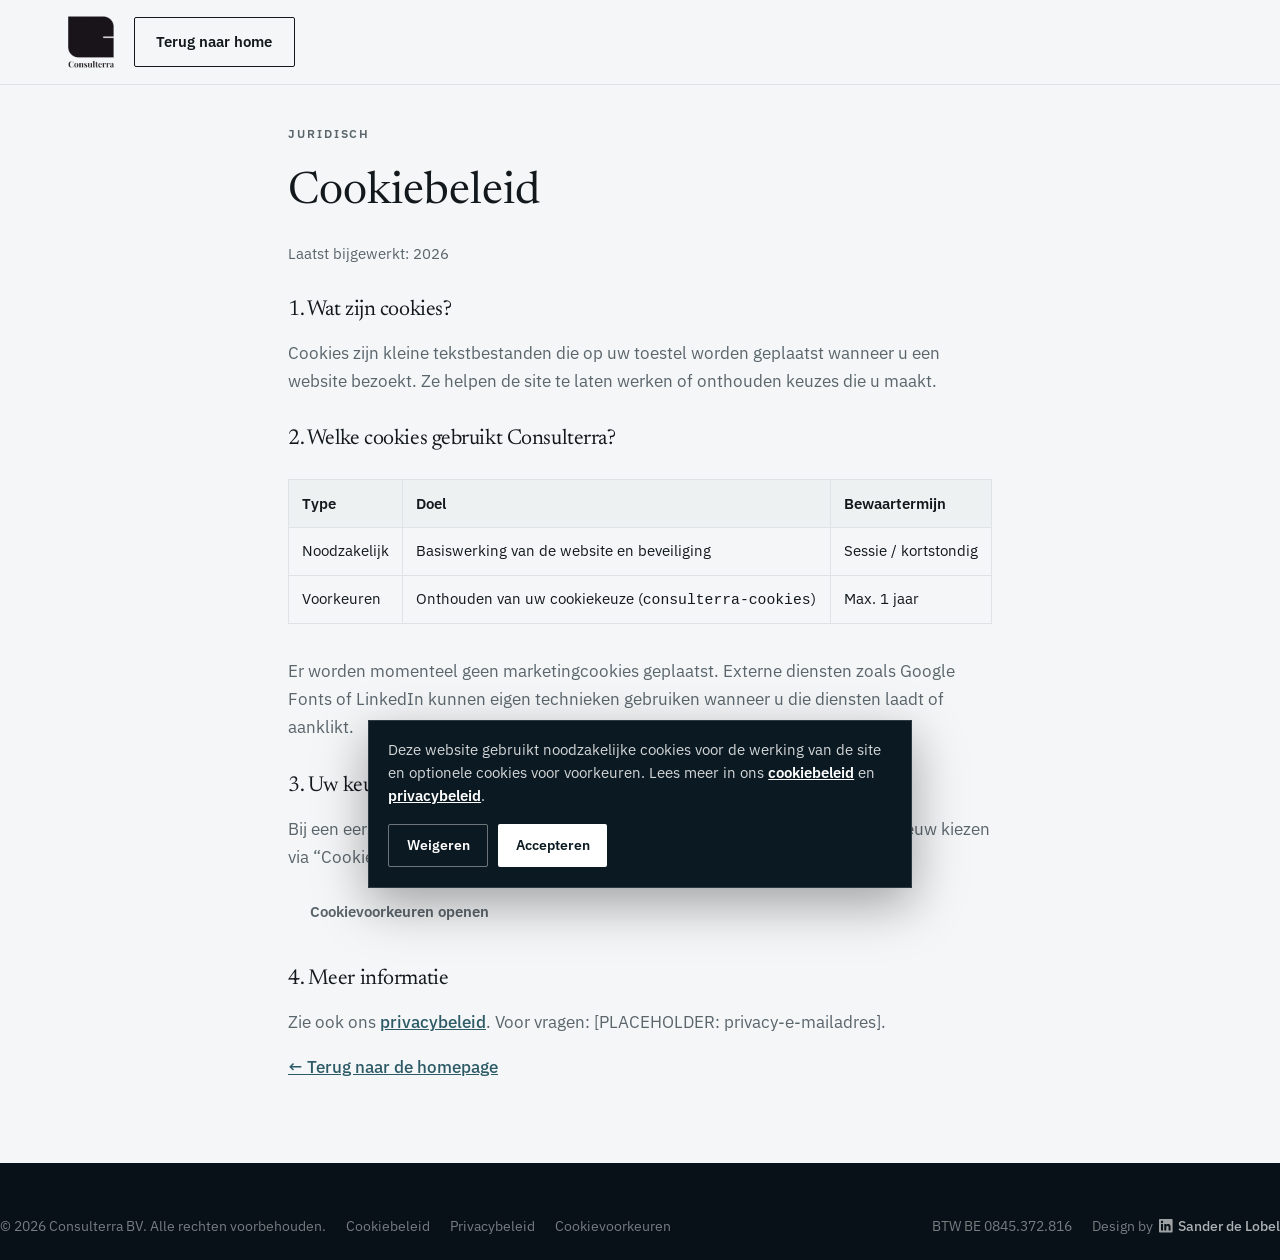
==== cookie-policy.html @ e6fdd676 "Add Consulterra portfolio site for Luc Nizet. Static Dutch personal site with career accordion, expe" ====
<!DOCTYPE html>
<html lang="nl">
  <head>
    <meta charset="UTF-8" />
    <meta
      name="viewport"
      content="width=device-width, initial-scale=1.0, viewport-fit=cover"
    />
    <meta
      name="description"
      content="Cookiebeleid van Consulterra BV — welke cookies wij gebruiken en waarom."
    />
    <meta name="robots" content="noindex" />
    <meta name="theme-color" content="#0B1A22" />
    <link rel="icon" href="images/favicon.svg" type="image/svg+xml" />
    <link rel="preconnect" href="https://fonts.googleapis.com" />
    <link rel="preconnect" href="https://fonts.gstatic.com" crossorigin />
    <link
      href="https://fonts.googleapis.com/css2?family=IBM+Plex+Sans:wght@400;500;600;700&family=Newsreader:opsz,wght@6..72,400;6..72,500;6..72,600&display=swap"
      rel="stylesheet"
    />
    <title>Cookiebeleid · Consulterra BV</title>
    <link rel="stylesheet" href="css/styles.css" />
  </head>
  <body class="page-legal">
    <header class="site-header is-scrolled">
      <div class="header-inner">
        <a class="brand" href="index.html" aria-label="Consulterra — naar homepage">
          <img
            class="brand-logo"
            src="images/consulterralogo.png"
            alt=""
            width="160"
            height="40"
            decoding="async"
          />
        </a>
        <div class="header-actions">
          <a class="btn btn-nav" href="index.html">Terug naar home</a>
        </div>
      </div>
    </header>

    <main class="legal-main" id="main">
      <div class="container legal-content">
        <p class="eyebrow">Juridisch</p>
        <h1>Cookiebeleid</h1>
        <p class="legal-meta">Laatst bijgewerkt: <span data-year>2026</span></p>

        <h2>1. Wat zijn cookies?</h2>
        <p>
          Cookies zijn kleine tekstbestanden die op uw toestel worden geplaatst wanneer u een
          website bezoekt. Ze helpen de site te laten werken of onthouden keuzes die u maakt.
        </p>

        <h2>2. Welke cookies gebruikt Consulterra?</h2>
        <div class="legal-table-wrap">
          <table class="legal-table">
            <thead>
              <tr>
                <th>Type</th>
                <th>Doel</th>
                <th>Bewaartermijn</th>
              </tr>
            </thead>
            <tbody>
              <tr>
                <td>Noodzakelijk</td>
                <td>Basiswerking van de website en beveiliging</td>
                <td>Sessie / kortstondig</td>
              </tr>
              <tr>
                <td>Voorkeuren</td>
                <td>Onthouden van uw cookiekeuze (<code>consulterra-cookies</code>)</td>
                <td>Max. 1 jaar</td>
              </tr>
            </tbody>
          </table>
        </div>
        <p>
          Er worden momenteel geen marketingcookies geplaatst. Externe diensten zoals Google Fonts
          of LinkedIn kunnen eigen technieken gebruiken wanneer u die diensten laadt of aanklikt.
        </p>

        <h2>3. Uw keuze</h2>
        <p>
          Bij een eerste bezoek vraagt een cookiebanner om uw voorkeur. U kunt later opnieuw kiezen
          via “Cookievoorkeuren” in de footer van de homepage.
        </p>
        <p>
          <button type="button" class="btn btn-dark" data-cookie-settings>
            Cookievoorkeuren openen
          </button>
        </p>

        <h2>4. Meer informatie</h2>
        <p>
          Zie ook ons
          <a href="privacy-policy.html">privacybeleid</a>.
          Voor vragen: [PLACEHOLDER: privacy-e-mailadres].
        </p>

        <p><a href="index.html">← Terug naar de homepage</a></p>
      </div>
    </main>

    <footer class="site-footer">
      <div class="container footer-bottom footer-legal-only">
        <div class="footer-legal">
          <span>© <span data-year>2026</span> Consulterra BV. Alle rechten voorbehouden.</span>
          <a href="cookie-policy.html">Cookiebeleid</a>
          <a href="privacy-policy.html">Privacybeleid</a>
          <button type="button" class="footer-link-btn" data-cookie-settings>Cookievoorkeuren</button>
        </div>
        <div class="footer-meta">
          <span>BTW BE 0845.372.816</span>
          <span class="design-by">
            Design by
            <a href="https://www.linkedin.com/in/sanderdelobel/" target="_blank" rel="noopener noreferrer">
              <svg class="icon-linkedin" xmlns="http://www.w3.org/2000/svg" viewBox="0 0 24 24" width="24" height="24" aria-hidden="true" focusable="false">
                <path fill="currentColor" d="M20.447 20.452h-3.554v-5.569c0-1.328-.027-3.037-1.852-3.037-1.853 0-2.136 1.445-2.136 2.939v5.667H9.351V9h3.414v1.561h.046c.477-.9 1.637-1.85 3.37-1.85 3.601 0 4.267 2.37 4.267 5.455v6.286zM5.337 7.433c-1.144 0-2.063-.926-2.063-2.065 0-1.138.92-2.063 2.063-2.063 1.14 0 2.064.925 2.064 2.063 0 1.139-.925 2.065-2.064 2.065zm1.782 13.019H3.555V9h3.564v11.452zM22.225 0H1.771C.792 0 0 .774 0 1.729v20.542C0 23.227.792 24 1.771 24h20.451C23.2 24 24 23.227 24 22.271V1.729C24 .774 23.2 0 22.222 0h.003z"/>
              </svg>
              Sander de Lobel
            </a>
          </span>
        </div>
      </div>
    </footer>

    <div
      class="cookie-banner"
      id="cookie-banner"
      role="dialog"
      aria-label="Cookievoorkeuren"
      hidden
    >
      <div class="cookie-banner-inner">
        <p>
          Deze website gebruikt noodzakelijke cookies voor de werking van de site en optionele
          cookies voor voorkeuren. Lees meer in ons
          <a href="cookie-policy.html">cookiebeleid</a>
          en
          <a href="privacy-policy.html">privacybeleid</a>.
        </p>
        <div class="cookie-actions">
          <button type="button" class="btn btn-cookie-ghost" id="cookie-reject">Weigeren</button>
          <button type="button" class="btn btn-cookie" id="cookie-accept">Accepteren</button>
        </div>
      </div>
    </div>

    <script src="js/script.js" defer></script>
  </body>
</html>
---- css/styles.css ----
/* Consulterra — premium personal portfolio
   Banner = hero. LucNizet.jpg = profielfoto. Placeholders voor cases. */

:root {
  --navy: #0b1a22;
  --navy-mid: #143041;
  --sea: #1f3d48;
  --ink: #12181c;
  --muted: #5a656c;
  --faint: #8b959c;
  --line: #dde3e6;
  --bg: #f4f6f7;
  --bg-warm: #eef1f2;
  --white: #ffffff;
  --accent: #2c5a66;
  --field: #0f6b5c;
  --field-deep: #0a4f44;
  --field-glow: #1a8f7a;

  --font-display: "Newsreader", "Georgia", serif;
  --font-body: "IBM Plex Sans", system-ui, sans-serif;

  --header-h: 5.25rem;
  --max: 72rem;
  --ease: cubic-bezier(0.22, 1, 0.36, 1);
}

*,
*::before,
*::after {
  box-sizing: border-box;
}

html {
  scroll-behavior: smooth;
  -webkit-text-size-adjust: 100%;
  text-size-adjust: 100%;
  overflow-x: hidden;
  overflow-x: clip;
  max-width: 100%;
}

@media (prefers-reduced-motion: reduce) {
  html {
    scroll-behavior: auto;
  }

  *,
  *::before,
  *::after {
    animation: none !important;
    transition: none !important;
  }

  .reveal {
    opacity: 1 !important;
    transform: none !important;
  }
}

body {
  margin: 0;
  font-family: var(--font-body);
  font-size: 1.0625rem;
  line-height: 1.65;
  color: var(--ink);
  background: var(--bg);
  overflow-x: hidden;
  overflow-x: clip;
  max-width: 100%;
  position: relative;
}

img,
svg,
video {
  max-width: 100%;
  height: auto;
  display: block;
}

button {
  font: inherit;
  color: inherit;
  background: none;
  border: 0;
  cursor: pointer;
  padding: 0;
}

:focus-visible {
  outline: 2px solid var(--accent);
  outline-offset: 3px;
}

.skip-link {
  position: absolute;
  left: 1rem;
  top: -5rem;
  z-index: 300;
  padding: 0.65rem 1rem;
  background: var(--white);
  color: var(--navy);
  font-weight: 600;
}

.skip-link:focus {
  top: 1rem;
}

main {
  overflow-x: hidden;
  overflow-x: clip;
  max-width: 100%;
}

.section,
.container,
.header-inner,
.footer-top,
.footer-bottom,
.footer-legal {
  max-width: 100%;
}

.container {
  width: min(100% - 1.5rem, var(--max));
  margin-inline: auto;
  min-width: 0;
}

@media (min-width: 768px) {
  .container {
    width: min(100% - 4rem, var(--max));
  }
}

/* ——— Header ——— */

.site-header {
  position: fixed;
  inset: 0 0 auto;
  z-index: 100;
  height: var(--header-h);
  color: var(--white);
  transition: color 0.35s var(--ease);
}

/* Achtergrond op pseudo — NIET op header zelf.
   backdrop-filter op de header zou fixed .nav inkapselen in 4.25rem. */
.site-header::before {
  content: "";
  position: absolute;
  inset: 0;
  z-index: 0;
  background: transparent;
  transition: background 0.35s var(--ease), box-shadow 0.35s var(--ease);
  pointer-events: none;
}

.site-header.is-scrolled::before,
.site-header.is-open::before {
  background: color-mix(in srgb, var(--bg) 96%, transparent);
  box-shadow: 0 1px 0 var(--line);
}

.site-header.is-scrolled,
.site-header.is-open {
  color: var(--ink);
}

.header-inner {
  position: relative;
  z-index: 2;
  height: 100%;
  width: min(100% - 1.25rem, var(--max));
  margin-inline: auto;
  display: flex;
  align-items: center;
  justify-content: space-between;
  gap: 0.65rem;
  min-width: 0;
}

@media (min-width: 768px) {
  .header-inner {
    width: min(100% - 4rem, var(--max));
    gap: 1rem;
  }
}

@media (min-width: 960px) {
  .header-inner {
    display: grid;
    grid-template-columns: auto minmax(0, 1fr) auto;
    align-items: center;
  }
}

.brand {
  display: inline-flex;
  align-items: center;
  position: relative;
  z-index: 3;
  padding: 0;
  text-decoration: none;
  color: inherit;
  line-height: 0;
  min-width: 0;
  flex: 0 1 auto;
}

.brand-logo {
  display: block;
  height: clamp(2.35rem, 6.5vw, 3.25rem);
  width: auto;
  max-width: min(15rem, 52vw);
  object-fit: contain;
  filter: brightness(0) invert(1);
  transition: filter 0.35s var(--ease);
}

.site-header.is-scrolled .brand-logo,
.site-header.is-open .brand-logo {
  filter: none;
}

@media (min-width: 768px) {
  .brand-logo {
    height: 3.35rem;
    max-width: 17rem;
  }
}

.nav {
  position: fixed;
  inset: 0;
  z-index: 1;
  background: var(--bg);
  color: var(--ink);
  display: grid;
  place-items: center;
  opacity: 0;
  visibility: hidden;
  pointer-events: none;
  transition: opacity 0.3s var(--ease), visibility 0.3s;
}

.site-header.is-open .nav {
  opacity: 1;
  visibility: visible;
  pointer-events: auto;
}

.nav-list {
  list-style: none;
  margin: 0;
  padding: calc(var(--header-h) + 1rem) 1.5rem 2rem;
  display: flex;
  flex-direction: column;
  align-items: center;
  gap: 1.5rem;
}

.nav-list button {
  font-family: var(--font-display);
  font-size: 1.6rem;
}

.nav-list button:hover,
.nav-list button.is-active {
  color: var(--accent);
}

.header-actions {
  position: relative;
  z-index: 3;
  display: flex;
  align-items: center;
  gap: 0.5rem;
  flex-shrink: 0;
}

.btn-nav {
  display: inline-flex;
  align-items: center;
  min-height: 2.35rem;
  padding: 0.45rem 0.85rem;
  border: 1px solid color-mix(in srgb, currentColor 35%, transparent);
  border-radius: 4px;
  font-size: 0.82rem;
  font-weight: 600;
}

.site-header.is-scrolled .btn-nav,
.site-header.is-open .btn-nav {
  border-color: var(--ink);
}

.nav-toggle {
  width: 2.35rem;
  height: 2.35rem;
  display: inline-flex;
  flex-direction: column;
  justify-content: center;
  align-items: center;
  gap: 5px;
}

.nav-toggle span {
  display: block;
  width: 1.25rem;
  height: 1.5px;
  background: currentColor;
  transition: transform 0.3s var(--ease);
}

.site-header.is-open .nav-toggle span:first-child {
  transform: translateY(3.75px) rotate(45deg);
}

.site-header.is-open .nav-toggle span:last-child {
  transform: translateY(-3.75px) rotate(-45deg);
}

@media (min-width: 960px) {
  .nav {
    position: static;
    inset: auto;
    z-index: auto;
    background: transparent;
    color: inherit;
    display: flex;
    justify-content: center;
    opacity: 1;
    visibility: visible;
    pointer-events: auto;
  }

  .nav-list {
    flex-direction: row;
    gap: 1.85rem;
    padding: 0;
  }

  .nav-list button {
    font-family: var(--font-body);
    font-size: 0.9rem;
    font-weight: 500;
    opacity: 0.85;
  }

  .nav-list button:hover,
  .nav-list button.is-active {
    opacity: 1;
    color: inherit;
  }

  .btn-nav {
    display: inline-flex;
    align-items: center;
    padding: 0.45rem 1rem;
    font-size: 0.85rem;
  }

  .nav-toggle {
    display: none;
  }

  .nav-item-contact {
    display: none;
  }

  .site-header.is-open .nav {
    position: static;
    pointer-events: auto;
  }
}

/* ——— Hero ——— */

.hero {
  position: relative;
  min-height: 100svh;
  min-height: 100vh;
  display: grid;
  align-items: end;
  color: var(--white);
  overflow: hidden;
  background: var(--navy);
}

.hero-media {
  position: absolute;
  inset: 0;
  overflow: hidden;
}

.hero-media img {
  width: 100%;
  height: 100%;
  object-fit: cover;
  object-position: center 42%;
  transform: scale(1.03);
  animation: hero-zoom 20s var(--ease) forwards;
}

@keyframes hero-zoom {
  to {
    transform: scale(1);
  }
}

.hero-veil {
  position: absolute;
  inset: 0;
  background:
    linear-gradient(
      to top,
      rgba(11, 26, 34, 0.88) 0%,
      rgba(11, 26, 34, 0.45) 42%,
      rgba(11, 26, 34, 0.28) 70%,
      rgba(11, 26, 34, 0.35) 100%
    );
}

.hero-content {
  position: relative;
  z-index: 1;
  width: min(100% - 1.5rem, var(--max));
  margin: 0 auto;
  padding: calc(var(--header-h) + 1.5rem) 0 3.5rem;
  max-width: 40rem;
  min-width: 0;
}

@media (min-width: 768px) {
  .hero-content {
    width: min(100% - 4rem, var(--max));
    margin-left: max(2rem, calc((100% - var(--max)) / 2));
    margin-right: auto;
    padding-bottom: 5.5rem;
    max-width: 44rem;
  }

  .hero-media img {
    object-position: center 48%;
  }
}

@media (min-width: 1100px) {
  .hero-content {
    max-width: 48rem;
    padding-bottom: 6.5rem;
  }
}

.hero-brand-logo {
  display: block;
  height: 3.5rem;
  width: auto;
  max-width: min(20rem, 82vw);
  margin: 0 0 1.25rem;
  object-fit: contain;
  filter: brightness(0) invert(1);
}

@media (min-width: 768px) {
  .hero-brand-logo {
    height: 4.5rem;
    max-width: 24rem;
    margin-bottom: 1.5rem;
  }
}

.hero-title {
  margin: 0;
  font-family: var(--font-display);
  font-weight: 400;
  font-size: clamp(2.6rem, 12vw, 6rem);
  line-height: 0.95;
  letter-spacing: -0.03em;
  max-width: 100%;
  overflow-wrap: anywhere;
}

.hero-lead {
  margin: 1.35rem 0 0;
  max-width: 28rem;
  font-size: clamp(1.05rem, 2vw, 1.2rem);
  font-weight: 400;
  line-height: 1.55;
  color: color-mix(in srgb, var(--white) 82%, transparent);
}

.hero-actions {
  display: flex;
  flex-wrap: wrap;
  gap: 0.75rem 1rem;
  margin-top: 2rem;
}

.btn {
  display: inline-flex;
  align-items: center;
  justify-content: center;
  min-height: 2.9rem;
  padding: 0.7rem 1.35rem;
  border-radius: 2px;
  font-size: 0.95rem;
  font-weight: 600;
  transition: background 0.25s var(--ease), color 0.25s var(--ease),
    border-color 0.25s var(--ease), transform 0.25s var(--ease);
}

.btn:hover {
  transform: translateY(-1px);
}

.btn-light {
  background: var(--white);
  color: var(--navy);
}

.btn-light:hover {
  background: #e8eef1;
}

.btn-ghost {
  border: 1px solid color-mix(in srgb, var(--white) 45%, transparent);
  color: var(--white);
}

.btn-ghost:hover {
  border-color: var(--white);
  background: color-mix(in srgb, var(--white) 8%, transparent);
}

/* Intro strip — 3 even kolommen, mobile-first */

.intro-strip {
  background: var(--navy);
  color: color-mix(in srgb, var(--white) 84%, transparent);
  padding: 0.95rem 0;
  border-top: 1px solid color-mix(in srgb, var(--white) 10%, transparent);
}

.intro-strip-list {
  list-style: none;
  margin: 0;
  padding: 0;
  display: grid;
  grid-template-columns: repeat(3, minmax(0, 1fr));
  align-items: center;
  gap: 0;
  text-align: center;
  font-size: clamp(0.65rem, 2.8vw, 0.88rem);
  font-weight: 600;
  letter-spacing: 0.1em;
  text-transform: uppercase;
}

.intro-strip-list li {
  min-width: 0;
  padding: 0.35rem 0.4rem;
  line-height: 1.35;
  overflow-wrap: anywhere;
  hyphens: auto;
}

.intro-strip-list li:not(:last-child) {
  border-right: 1px solid color-mix(in srgb, var(--white) 18%, transparent);
}

@media (min-width: 480px) {
  .intro-strip {
    padding: 1.15rem 0;
  }

  .intro-strip-list {
    letter-spacing: 0.14em;
    font-size: clamp(0.78rem, 1.8vw, 0.9rem);
  }

  .intro-strip-list li {
    padding: 0.25rem 0.75rem;
    overflow-wrap: normal;
    hyphens: none;
  }
}

@media (max-width: 379px) {
  .intro-strip-list {
    letter-spacing: 0.04em;
    font-size: 0.62rem;
  }

  .intro-strip-list li {
    padding-inline: 0.25rem;
  }
}

/* Sections */

.section {
  padding: 4.5rem 0;
}

@media (min-width: 768px) {
  .section {
    padding: 7rem 0;
  }
}

.eyebrow {
  margin: 0 0 0.75rem;
  font-size: 0.75rem;
  font-weight: 600;
  letter-spacing: 0.16em;
  text-transform: uppercase;
  color: var(--accent);
}

.eyebrow.light {
  color: color-mix(in srgb, var(--white) 60%, transparent);
}

h2 {
  margin: 0;
  font-family: var(--font-display);
  font-weight: 400;
  font-size: clamp(2rem, 4.5vw, 3rem);
  line-height: 1.12;
  letter-spacing: -0.02em;
}

.lede,
.section-lead {
  margin: 1.25rem 0 0;
  font-size: 1.125rem;
  color: var(--muted);
  max-width: 36rem;
}

.section-head {
  max-width: 38rem;
  margin-bottom: 2.75rem;
}

.note {
  margin: 1.5rem 0 0;
  padding-left: 1rem;
  border-left: 2px solid var(--line);
  color: var(--faint);
  font-size: 0.92rem;
  font-style: italic;
}

.note.light {
  border-left-color: color-mix(in srgb, var(--white) 25%, transparent);
  color: color-mix(in srgb, var(--white) 55%, transparent);
}

/* About */

.section-about {
  background: var(--white);
}

.about-layout {
  display: grid;
  gap: 2.5rem;
}

@media (min-width: 860px) {
  .about-layout {
    grid-template-columns: minmax(0, 0.85fr) minmax(0, 1.15fr);
    gap: 4.5rem;
    align-items: center;
  }
}

.about-portrait {
  margin: 0;
  overflow: hidden;
  background: var(--bg-warm);
  aspect-ratio: 4 / 5;
  max-width: 26rem;
  border-radius: 2px;
}

.about-portrait img {
  width: 100%;
  height: 100%;
  object-fit: cover;
  object-position: center 12%;
}

.facts {
  display: grid;
  gap: 1.15rem;
  margin: 2.25rem 0 0;
  padding: 0;
}

@media (min-width: 520px) {
  .facts {
    grid-template-columns: 1fr 1fr;
    gap: 1.25rem 2rem;
  }
}

.facts > div {
  padding-top: 0.9rem;
  border-top: 1px solid var(--line);
}

.facts dt {
  font-size: 0.7rem;
  font-weight: 600;
  letter-spacing: 0.1em;
  text-transform: uppercase;
  color: var(--faint);
}

.facts dd {
  margin: 0.2rem 0 0;
  font-weight: 500;
}

/* Media placeholders */

.media-ph {
  display: grid;
  place-items: center;
  text-align: center;
  padding: 1.5rem;
  color: color-mix(in srgb, var(--white) 70%, transparent);
  font-size: 0.8rem;
  font-style: normal;
  font-weight: 500;
  letter-spacing: 0.04em;
  text-transform: uppercase;
  overflow: hidden;
  position: relative;
  border: 0;
  width: 100%;
  max-width: 100%;
  min-width: 0;
  box-sizing: border-box;
}

.media-ph span {
  position: relative;
  z-index: 1;
  max-width: 16rem;
  line-height: 1.45;
}

.media-ph::after {
  content: "";
  position: absolute;
  inset: 0;
  background-image: linear-gradient(
      color-mix(in srgb, var(--white) 6%, transparent) 1px,
      transparent 1px
    ),
    linear-gradient(
      90deg,
      color-mix(in srgb, var(--white) 6%, transparent) 1px,
      transparent 1px
    );
  background-size: 28px 28px;
  opacity: 0.5;
  pointer-events: none;
}

.media-ph-soil {
  aspect-ratio: 4 / 3;
  background: linear-gradient(155deg, #3a4a3f 0%, #1a2824 55%, #243830 100%);
}

.media-ph-water {
  aspect-ratio: 4 / 3;
  background: linear-gradient(155deg, #2c4a56 0%, #142830 55%, #1c3640 100%);
}

.media-ph-coord {
  aspect-ratio: 4 / 3;
  background: linear-gradient(155deg, #3a4550 0%, #1a242c 55%, #243440 100%);
}

.media-ph-wide {
  aspect-ratio: 16 / 9;
  min-height: 0;
  background: linear-gradient(145deg, #1e333c 0%, #0e1c24 50%, #1a3038 100%);
}

@media (min-width: 900px) {
  .media-ph-wide {
    min-height: 14rem;
  }
}

.media-ph-project {
  aspect-ratio: 5 / 4;
  background: linear-gradient(145deg, #2a3c38 0%, #121c22 100%);
}

.media-ph-project.alt {
  background: linear-gradient(145deg, #263848 0%, #101820 100%);
}

/* Expertise — felle teal */

.section-expertise {
  background:
    radial-gradient(120% 80% at 10% 0%, color-mix(in srgb, var(--field-glow) 35%, transparent), transparent 55%),
    linear-gradient(155deg, var(--field) 0%, var(--field-deep) 55%, #083d36 100%);
  color: var(--white);
}

.section-expertise .eyebrow {
  color: color-mix(in srgb, #b6f0e0 88%, transparent);
}

.section-expertise h2 {
  color: var(--white);
}

.section-expertise .section-lead {
  color: color-mix(in srgb, var(--white) 78%, transparent);
}

.expertise-grid {
  display: grid;
  gap: 1.5rem;
}

@media (min-width: 900px) {
  .expertise-grid {
    grid-template-columns: repeat(3, 1fr);
    gap: 1.75rem;
  }
}

.expertise-panel {
  background: transparent;
  overflow: hidden;
  border: 0;
  min-width: 0;
}

.expertise-panel-body {
  padding: 1.25rem 0 0.25rem;
}

.expertise-num {
  display: block;
  font-family: var(--font-display);
  font-size: 0.95rem;
  color: #9fe8d4;
  margin-bottom: 0.4rem;
}

.expertise-panel h3 {
  margin: 0 0 0.5rem;
  font-family: var(--font-display);
  font-size: 1.45rem;
  font-weight: 400;
  color: var(--white);
}

.expertise-panel p {
  margin: 0;
  color: color-mix(in srgb, var(--white) 72%, transparent);
  font-size: 0.98rem;
}

.section-expertise .h-scroll-hint {
  color: color-mix(in srgb, var(--white) 55%, transparent);
}

.section-expertise .media-ph-soil {
  background: linear-gradient(155deg, #2a6b4a 0%, #143d32 55%, #1c4a3a 100%);
}

.section-expertise .media-ph-water {
  background: linear-gradient(155deg, #1f7a8c 0%, #0f3d4a 55%, #165a66 100%);
}

.section-expertise .media-ph-coord {
  background: linear-gradient(155deg, #3d7a5c 0%, #1a4034 55%, #2a5544 100%);
}

/* Projects */

.section-projects {
  background: var(--white);
  overflow-x: clip;
}

.projects-rail {
  display: grid;
  gap: 1.5rem;
  min-width: 0;
}

.project-slide {
  min-width: 0;
  max-width: 100%;
}

.project-slide--feature {
  display: grid;
  gap: 1.25rem;
}

.projects-feature-copy h3,
.project-slide h3 {
  margin: 0;
  font-family: var(--font-display);
  font-size: clamp(1.35rem, 3vw, 2rem);
  font-weight: 400;
  overflow-wrap: anywhere;
}

.project-slide > h3 {
  margin-top: 1rem;
  font-size: 1.35rem;
}

.projects-feature-copy p:not(.eyebrow),
.project-slide > p {
  margin: 0.85rem 0 0;
  color: var(--muted);
  overflow-wrap: anywhere;
}

.project-slide > p {
  margin-top: 0.25rem;
  font-size: 0.95rem;
}

@media (min-width: 900px) {
  .projects-rail {
    grid-template-columns: 1fr 1fr;
    gap: 1.75rem 1.75rem;
  }

  .project-slide--feature {
    grid-column: 1 / -1;
    grid-template-columns: minmax(0, 1.4fr) minmax(0, 0.9fr);
    gap: 2.5rem;
    align-items: center;
    margin-bottom: 0.75rem;
  }
}

/* Mobile horizontal scrollers */

.h-scroll-hint {
  margin: 0.65rem 0 0;
  font-size: 0.75rem;
  font-weight: 500;
  letter-spacing: 0.06em;
  text-transform: uppercase;
  color: var(--faint);
}

@media (max-width: 899px) {
  .section-expertise,
  .section-projects {
    overflow-x: clip;
  }

  .expertise-grid[data-h-scroll],
  .projects-rail[data-h-scroll] {
    display: flex;
    gap: 0.85rem;
    overflow-x: auto;
    overflow-y: hidden;
    scroll-snap-type: x mandatory;
    scroll-padding-inline: 0.75rem;
    -webkit-overflow-scrolling: touch;
    overscroll-behavior-x: contain;
    margin-inline: -0.75rem;
    padding-inline: 0.75rem;
    padding-bottom: 0.5rem;
    width: calc(100% + 1.5rem);
    max-width: none;
    scrollbar-width: none;
  }

  .expertise-grid[data-h-scroll]::-webkit-scrollbar,
  .projects-rail[data-h-scroll]::-webkit-scrollbar {
    display: none;
  }

  .expertise-grid[data-h-scroll] .expertise-panel,
  .projects-rail[data-h-scroll] .project-slide {
    flex: 0 0 min(82vw, 20rem);
    scroll-snap-align: start;
    scroll-snap-stop: always;
  }

  /* Mobiel: alle cases identiek — geen feature-variant */
  .projects-rail[data-h-scroll] .project-slide,
  .projects-rail[data-h-scroll] .project-slide--feature {
    display: flex;
    flex-direction: column;
    flex: 0 0 min(82vw, 20rem);
    gap: 0;
  }

  .projects-rail[data-h-scroll] .project-slide--feature {
    grid-template-columns: none;
    margin-bottom: 0;
  }

  .projects-rail[data-h-scroll] .media-ph-wide,
  .projects-rail[data-h-scroll] .media-ph-project {
    aspect-ratio: 4 / 3;
    min-height: 0;
    width: 100%;
    flex: 0 0 auto;
  }

  .projects-rail[data-h-scroll] .projects-feature-copy {
    display: flex;
    flex-direction: column;
    flex: 1 1 auto;
    min-height: 6.5rem;
    padding-top: 1rem;
  }

  .projects-rail[data-h-scroll] .projects-feature-copy .eyebrow {
    display: none;
  }

  .projects-rail[data-h-scroll] .projects-feature-copy h3,
  .projects-rail[data-h-scroll] .project-slide > h3 {
    margin: 0;
    font-size: 1.25rem;
    line-height: 1.25;
  }

  .projects-rail[data-h-scroll] .project-slide > h3 {
    margin-top: 1rem;
  }

  .projects-rail[data-h-scroll] .projects-feature-copy p:not(.eyebrow),
  .projects-rail[data-h-scroll] .project-slide > p {
    margin-top: 0.35rem;
    font-size: 0.92rem;
    display: -webkit-box;
    -webkit-line-clamp: 3;
    -webkit-box-orient: vertical;
    overflow: hidden;
  }

  .projects-rail[data-h-scroll] .project-slide > p {
    -webkit-line-clamp: 2;
  }

  .h-scroll-hint[data-h-scroll-hint]:not([hidden]) {
    display: block;
  }
}

@media (min-width: 900px) {
  .h-scroll-hint {
    display: none !important;
  }
}

/* Career — compacte accordion */

.section-career {
  background: var(--bg);
}

.career-list {
  width: 100%;
  border-top: 1px solid var(--line);
}

.career-item {
  border-bottom: 1px solid var(--line);
}

.career-item-trigger {
  display: grid;
  grid-template-columns: 1fr auto;
  grid-template-areas:
    'time chevron'
    'org chevron';
  gap: 0.45rem 0.75rem;
  width: 100%;
  margin: 0;
  padding: 0.95rem 0;
  border: 0;
  background: transparent;
  text-align: left;
  cursor: pointer;
  color: inherit;
  font: inherit;
  align-items: center;
}

.career-item-trigger time {
  grid-area: time;
  font-size: 0.82rem;
  font-weight: 600;
  color: var(--accent);
}

.career-item-trigger .org-row {
  grid-area: org;
  min-width: 0;
}

.career-item-chevron {
  grid-area: chevron;
  flex: 0 0 auto;
  width: 0.55rem;
  height: 0.55rem;
  border-right: 1.5px solid var(--muted);
  border-bottom: 1.5px solid var(--muted);
  transform: rotate(45deg);
  transition: transform 0.2s ease;
  align-self: center;
  margin-right: 0.15rem;
}

.career-item.is-open .career-item-chevron {
  transform: rotate(225deg);
  margin-top: 0.2rem;
}

@media (min-width: 720px) {
  .career-item-trigger {
    grid-template-columns: 11rem minmax(0, 1fr) auto;
    grid-template-areas: 'time org chevron';
    gap: 1.75rem;
    padding: 1.15rem 0;
    align-items: center;
  }

  .career-item-trigger time {
    font-size: 0.95rem;
  }
}

.career-item-trigger:hover .org-copy h3,
.career-item-trigger:focus-visible .org-copy h3 {
  color: var(--accent);
}

.career-item-trigger:focus-visible {
  outline: 2px solid var(--accent);
  outline-offset: 3px;
}

.career-item-trigger h3 {
  margin: 0;
  font-family: var(--font-display);
  font-size: clamp(1.1rem, 2.4vw, 1.35rem);
  font-weight: 400;
  overflow-wrap: anywhere;
  transition: color 0.15s ease;
}

.career-item-trigger .org {
  margin: 0.1rem 0 0;
  font-weight: 600;
  font-size: 0.98rem;
  overflow-wrap: anywhere;
}

.career-item-panel {
  padding: 0 0 1.15rem;
}

.career-item-panel[hidden] {
  display: none;
}

.career-item-panel p {
  margin: 0;
  padding-left: 0;
  color: var(--muted);
  max-width: none;
  font-size: 0.95rem;
  overflow-wrap: anywhere;
}

@media (min-width: 720px) {
  .career-item-panel p {
    padding-left: calc(11rem + 1.75rem);
  }
}

/* Timeline removed — opleiding gebruikt edu-feature */

.org-row {
  display: flex;
  align-items: center;
  gap: 0.75rem;
  min-width: 0;
}

.org-copy {
  min-width: 0;
}

.org-logo-slot {
  box-sizing: border-box;
  flex: 0 0 3.25rem;
  width: 3.25rem;
  height: 3.25rem;
  display: flex;
  align-items: center;
  justify-content: center;
  padding: 0.4rem;
  background: var(--white);
  border: 1px solid var(--line);
  border-radius: 0.35rem;
  overflow: hidden;
}

.org-logo-slot--lg {
  flex-basis: 4.25rem;
  width: 4.25rem;
  height: 4.25rem;
  padding: 0.5rem;
}

.org-logo {
  display: block;
  width: 100%;
  height: 100%;
  max-width: 100%;
  max-height: 100%;
  object-fit: contain;
  object-position: center;
}

.org-logo-ph {
  font-family: var(--font-display);
  font-size: 1.35rem;
  font-weight: 500;
  line-height: 1;
  color: var(--accent);
}

@media (min-width: 720px) {
  .org-row {
    gap: 0.95rem;
  }

  .org-logo-slot {
    flex-basis: 4rem;
    width: 4rem;
    height: 4rem;
    padding: 0.5rem;
  }

  .org-logo-slot--lg {
    flex-basis: 5.25rem;
    width: 5.25rem;
    height: 5.25rem;
    padding: 0.65rem;
  }

  .org-logo-ph {
    font-size: 1.5rem;
  }
}

/* Education — zelfde ritme als loopbaan */

.section-edu {
  background: var(--white);
}

.section-edu .org-logo-slot {
  background: var(--bg);
}

.edu-feature {
  width: 100%;
  border-top: 1px solid var(--line);
  border-bottom: 1px solid var(--line);
}

.edu-feature-main {
  display: grid;
  gap: 0.55rem;
  padding: 1.25rem 0 1.35rem;
}

.edu-feature-main time {
  font-size: 0.82rem;
  font-weight: 600;
  color: var(--accent);
}

.edu-feature-main h3 {
  margin: 0;
  font-family: var(--font-display);
  font-size: clamp(1.2rem, 3vw, 1.55rem);
  font-weight: 400;
  overflow-wrap: anywhere;
}

.edu-feature-main .org {
  margin: 0.15rem 0 0;
  font-weight: 600;
  font-size: 1rem;
  overflow-wrap: anywhere;
}

.edu-feature-detail {
  margin: 0.35rem 0 0;
  color: var(--muted);
  font-size: 0.95rem;
}

@media (min-width: 720px) {
  .edu-feature-main {
    grid-template-columns: 11rem minmax(0, 1fr);
    gap: 1.75rem;
    padding: 1.5rem 0 1.65rem;
    align-items: center;
  }

  .edu-feature-main time {
    font-size: 0.95rem;
  }
}

/* Contact — felle CTA-sectie */

.section-contact {
  background:
    radial-gradient(90% 70% at 85% 20%, color-mix(in srgb, var(--field-glow) 42%, transparent), transparent 50%),
    linear-gradient(145deg, var(--field) 0%, var(--field-deep) 48%, #083830 100%);
  color: var(--white);
  padding: 5rem 0 5.5rem;
}

@media (min-width: 768px) {
  .section-contact {
    padding: 6.5rem 0 7rem;
  }
}

.section-contact .eyebrow.light {
  color: color-mix(in srgb, #b6f0e0 88%, transparent);
}

.contact-grid {
  display: grid;
  gap: 2.75rem;
}

@media (min-width: 860px) {
  .contact-grid {
    grid-template-columns: minmax(0, 1.1fr) minmax(0, 1fr);
    gap: 4.5rem;
    align-items: start;
  }
}

.section-contact h2 {
  color: var(--white);
  font-size: clamp(1.85rem, 7vw, 3.2rem);
  overflow-wrap: anywhere;
}

.contact-lead {
  margin: 1.15rem 0 0;
  color: color-mix(in srgb, var(--white) 78%, transparent);
  max-width: 32rem;
  font-size: 1.125rem;
  line-height: 1.65;
}

.contact-details {
  margin: 0;
  padding: 0;
  display: grid;
  gap: 1.5rem;
  border: 0;
}

.contact-row {
  display: grid;
  grid-template-columns: 1fr;
  gap: 0.35rem;
  padding: 0;
  border: 0;
  align-items: start;
}

@media (min-width: 400px) {
  .contact-row {
    grid-template-columns: 7.5rem 1fr;
    gap: 1rem;
  }
}

@media (min-width: 500px) {
  .contact-row {
    grid-template-columns: 9rem 1fr;
    gap: 1.75rem;
  }
}

.contact-row dt {
  margin: 0;
  font-size: 0.72rem;
  font-weight: 600;
  letter-spacing: 0.12em;
  text-transform: uppercase;
  color: color-mix(in srgb, #b6f0e0 75%, transparent);
  padding-top: 0.2rem;
}

.contact-row dd {
  margin: 0;
  color: color-mix(in srgb, var(--white) 92%, transparent);
  line-height: 1.65;
  font-size: 1.02rem;
}

.contact-placeholder {
  color: color-mix(in srgb, var(--white) 62%, transparent) !important;
  font-style: italic;
  font-size: 0.95rem !important;
}

.section-contact .link-linkedin:hover {
  color: #d4fff3;
}

/* LinkedIn — clean text link */

.icon-linkedin {
  width: 1rem;
  height: 1rem;
  flex-shrink: 0;
  display: block;
  overflow: visible;
}

.icon-linkedin path {
  fill: currentColor;
}

.link-linkedin {
  display: inline-flex;
  align-items: center;
  gap: 0.45rem;
  margin: 0;
  color: var(--white);
  font-weight: 500;
  font-size: 1.02rem;
  text-decoration: none;
  border: 0;
  background: none;
  padding: 0;
}

.link-linkedin:hover {
  text-decoration: underline;
  text-underline-offset: 0.22em;
}

/* Footer — msonsite-achtig: kolommen + subtiele creditbalk */

.site-footer {
  width: 100%;
  max-width: 100%;
  background: #071117;
  color: color-mix(in srgb, var(--white) 62%, transparent);
  padding: 3.25rem 0 max(1.5rem, env(safe-area-inset-bottom));
  overflow-x: hidden;
  overflow-x: clip;
}

.footer-top {
  display: grid;
  grid-template-columns: 1.5fr 1fr 1fr;
  gap: 2.5rem 3rem;
  margin-bottom: 2.75rem;
  align-items: start;
}

.footer-logo {
  display: block;
  height: 2.75rem;
  width: auto;
  max-width: 14rem;
  margin: 0 0 1rem;
  object-fit: contain;
  filter: brightness(0) invert(1);
}

@media (min-width: 768px) {
  .footer-logo {
    height: 3.15rem;
    max-width: 16rem;
  }
}

.footer-tagline {
  margin: 0;
  font-size: 0.95rem;
  line-height: 1.65;
  max-width: 30ch;
  color: color-mix(in srgb, var(--white) 55%, transparent);
}

.footer-col h4 {
  margin: 0 0 1.1rem;
  font-family: var(--font-body);
  font-size: 0.72rem;
  font-weight: 700;
  letter-spacing: 0.1em;
  text-transform: uppercase;
  color: var(--white);
}

.footer-col ul {
  list-style: none;
  margin: 0;
  padding: 0;
  display: flex;
  flex-direction: column;
  gap: 0.55rem;
}

.footer-col li,
.footer-col a,
.footer-col button,
.footer-link-btn {
  color: color-mix(in srgb, var(--white) 58%, transparent);
  font-size: 0.95rem;
  text-decoration: none;
  text-align: left;
  font: inherit;
  background: none;
  border: 0;
  padding: 0;
  cursor: pointer;
}

.footer-col a:hover,
.footer-col button:hover,
.footer-link-btn:hover {
  color: var(--white);
}

.footer-linkedin {
  display: inline-flex;
  align-items: center;
  gap: 0.4rem;
}

.footer-linkedin .icon-linkedin {
  width: 0.95rem;
  height: 0.95rem;
}

.footer-bottom {
  display: flex;
  flex-wrap: wrap;
  justify-content: space-between;
  align-items: center;
  gap: 1rem 1.5rem;
  padding-top: 1.75rem;
  border-top: 1px solid color-mix(in srgb, var(--white) 10%, transparent);
  font-size: 0.85rem;
  color: color-mix(in srgb, var(--white) 45%, transparent);
}

.footer-legal {
  display: flex;
  flex-wrap: wrap;
  align-items: center;
  gap: 0.5rem 1.25rem;
  margin: 0;
  padding: 0;
  border: 0;
  width: auto;
  font-size: inherit;
  color: inherit;
}

.footer-legal a,
.footer-legal .footer-link-btn {
  color: inherit;
  text-decoration: none;
  font: inherit;
  background: none;
  border: 0;
  padding: 0;
  cursor: pointer;
}

.footer-legal a:hover,
.footer-legal .footer-link-btn:hover {
  color: color-mix(in srgb, var(--white) 85%, transparent);
}

.footer-meta {
  display: flex;
  flex-wrap: wrap;
  align-items: center;
  gap: 0.5rem 1.25rem;
}

.footer-legal-only {
  width: 100%;
  border-top: 0;
  padding-top: 0;
  margin-top: 0;
}

.footer-legal-only .footer-legal {
  margin-top: 0;
  padding-top: 0;
  border-top: 0;
}

.design-by {
  margin: 0;
  display: inline-flex;
  align-items: center;
  gap: 0.35rem;
}

.design-by a {
  display: inline-flex;
  align-items: center;
  gap: 0.35rem;
  color: color-mix(in srgb, var(--white) 68%, transparent);
  font-weight: 500;
  text-decoration: none;
}

.design-by a:hover {
  color: var(--white);
}

.design-by .icon-linkedin {
  width: 0.85rem;
  height: 0.85rem;
  opacity: 0.9;
}

@media (max-width: 960px) {
  .footer-top {
    grid-template-columns: 1fr 1fr;
    gap: 2.25rem 2.5rem;
  }

  .footer-brand {
    grid-column: 1 / -1;
  }
}

@media (max-width: 560px) {
  .footer-top {
    grid-template-columns: 1fr;
    gap: 2rem;
    margin-bottom: 2.25rem;
  }

  .footer-brand {
    grid-column: auto;
  }

  .footer-bottom {
    flex-direction: column;
    align-items: flex-start;
  }
}

/* Cookie banner */

.cookie-banner {
  position: fixed;
  left: max(0.75rem, env(safe-area-inset-left));
  right: max(0.75rem, env(safe-area-inset-right));
  bottom: max(0.75rem, env(safe-area-inset-bottom));
  z-index: 200;
  max-width: 34rem;
  margin-inline: auto;
  background: var(--navy);
  color: var(--white);
  border: 1px solid color-mix(in srgb, var(--white) 14%, transparent);
  box-shadow: 0 16px 48px rgba(0, 0, 0, 0.35);
}

.cookie-banner[hidden] {
  display: none !important;
}

.cookie-banner-inner {
  padding: 1.15rem 1.2rem 1.25rem;
}

.cookie-banner p {
  margin: 0;
  font-size: 0.92rem;
  line-height: 1.55;
  color: color-mix(in srgb, var(--white) 82%, transparent);
}

.cookie-banner a {
  color: var(--white);
  font-weight: 600;
}

.cookie-actions {
  display: flex;
  flex-wrap: wrap;
  gap: 0.6rem;
  margin-top: 1rem;
}

.btn-cookie,
.btn-cookie-ghost {
  min-height: 2.5rem;
  padding: 0.55rem 1.1rem;
  border-radius: 2px;
  font-size: 0.9rem;
  font-weight: 600;
}

.btn-cookie {
  background: var(--white);
  color: var(--navy);
}

.btn-cookie:hover {
  background: #e8eef1;
}

.btn-cookie-ghost {
  border: 1px solid color-mix(in srgb, var(--white) 40%, transparent);
  color: var(--white);
  background: transparent;
}

.btn-cookie-ghost:hover {
  border-color: var(--white);
}

/* Legal pages */

.page-legal {
  background: var(--bg);
}

.page-legal .site-header {
  color: var(--ink);
}

.page-legal .site-header::before {
  background: color-mix(in srgb, var(--bg) 96%, transparent);
  box-shadow: 0 1px 0 var(--line);
}

.page-legal .btn-nav {
  display: inline-flex;
  align-items: center;
  text-decoration: none;
  border-color: var(--ink);
  color: var(--ink);
}

.legal-main {
  padding: calc(var(--header-h) + 2.5rem) 0 4rem;
}

.legal-content {
  max-width: 44rem;
}

.legal-content h1 {
  margin: 0;
  font-family: var(--font-display);
  font-size: clamp(2rem, 5vw, 2.8rem);
  font-weight: 400;
}

.legal-meta {
  margin: 0.75rem 0 2rem;
  color: var(--faint);
  font-size: 0.92rem;
}

.legal-content h2 {
  margin: 2rem 0 0.75rem;
  font-size: 1.35rem;
}

.legal-content p,
.legal-content li {
  color: var(--muted);
}

.legal-content ul {
  padding-left: 1.2rem;
}

.legal-content a {
  color: var(--accent);
  font-weight: 500;
}

.legal-table {
  width: 100%;
  border-collapse: collapse;
  margin: 1rem 0;
  font-size: 0.92rem;
}

.legal-table-wrap {
  width: 100%;
  overflow-x: auto;
  -webkit-overflow-scrolling: touch;
}

.legal-table th,
.legal-table td {
  border: 1px solid var(--line);
  padding: 0.7rem 0.8rem;
  text-align: left;
  vertical-align: top;
}

.legal-table th {
  background: var(--bg-warm);
  color: var(--ink);
  font-weight: 600;
}

/* Motion */

.reveal {
  opacity: 0;
  transform: translateY(1.15rem);
  transition: opacity 0.7s var(--ease), transform 0.7s var(--ease);
}

.reveal.is-visible {
  opacity: 1;
  transform: none;
}

.hero-content .reveal:nth-child(1) {
  transition-delay: 80ms;
}
.hero-content .reveal:nth-child(2) {
  transition-delay: 160ms;
}
.hero-content .reveal:nth-child(3) {
  transition-delay: 240ms;
}
.hero-content .reveal:nth-child(4) {
  transition-delay: 320ms;
}

@media (max-height: 520px) and (orientation: landscape) {
  .hero {
    min-height: auto;
  }

  .hero-content {
    padding-top: calc(var(--header-h) + 1rem);
    padding-bottom: 2.5rem;
  }

  .hero-title {
    font-size: clamp(2.4rem, 8vw, 3.5rem);
  }
}

/* Mobile polish */

@media (max-width: 479px) {
  :root {
    --header-h: 4.85rem;
  }

  .header-inner {
    width: min(100% - 1rem, var(--max));
    gap: 0.45rem;
  }

  .brand-logo {
    height: 2.45rem;
    max-width: min(11.5rem, 48vw);
  }

  .btn-nav {
    padding: 0.35rem 0.6rem;
    font-size: 0.75rem;
    min-height: 2.1rem;
  }

  .hero-brand-logo {
    height: 3.15rem;
    max-width: min(17rem, 78vw);
  }

  .hero-title {
    font-size: clamp(2.45rem, 13vw, 3.4rem);
  }

  .hero-content {
    width: min(100% - 1.25rem, var(--max));
    padding-bottom: 3rem;
  }

  .hero-actions {
    flex-direction: column;
    align-items: stretch;
  }

  .hero-actions .btn {
    width: 100%;
    justify-content: center;
  }

  .section {
    padding: 3.25rem 0;
  }

  .section-contact {
    padding: 3.5rem 0 4rem;
  }

  .org-logo-slot {
    flex-basis: 3.35rem;
    width: 3.35rem;
    height: 3.35rem;
    padding: 0.35rem;
  }

  .cookie-actions {
    flex-direction: column;
  }

  .cookie-actions .btn-cookie,
  .cookie-actions .btn-cookie-ghost {
    width: 100%;
    justify-content: center;
  }
}

@media (max-width: 360px) {
  .btn-nav {
    padding: 0.35rem 0.5rem;
    font-size: 0.72rem;
  }

  .brand-logo {
    max-width: min(10rem, 50vw);
    height: 2.2rem;
  }
}
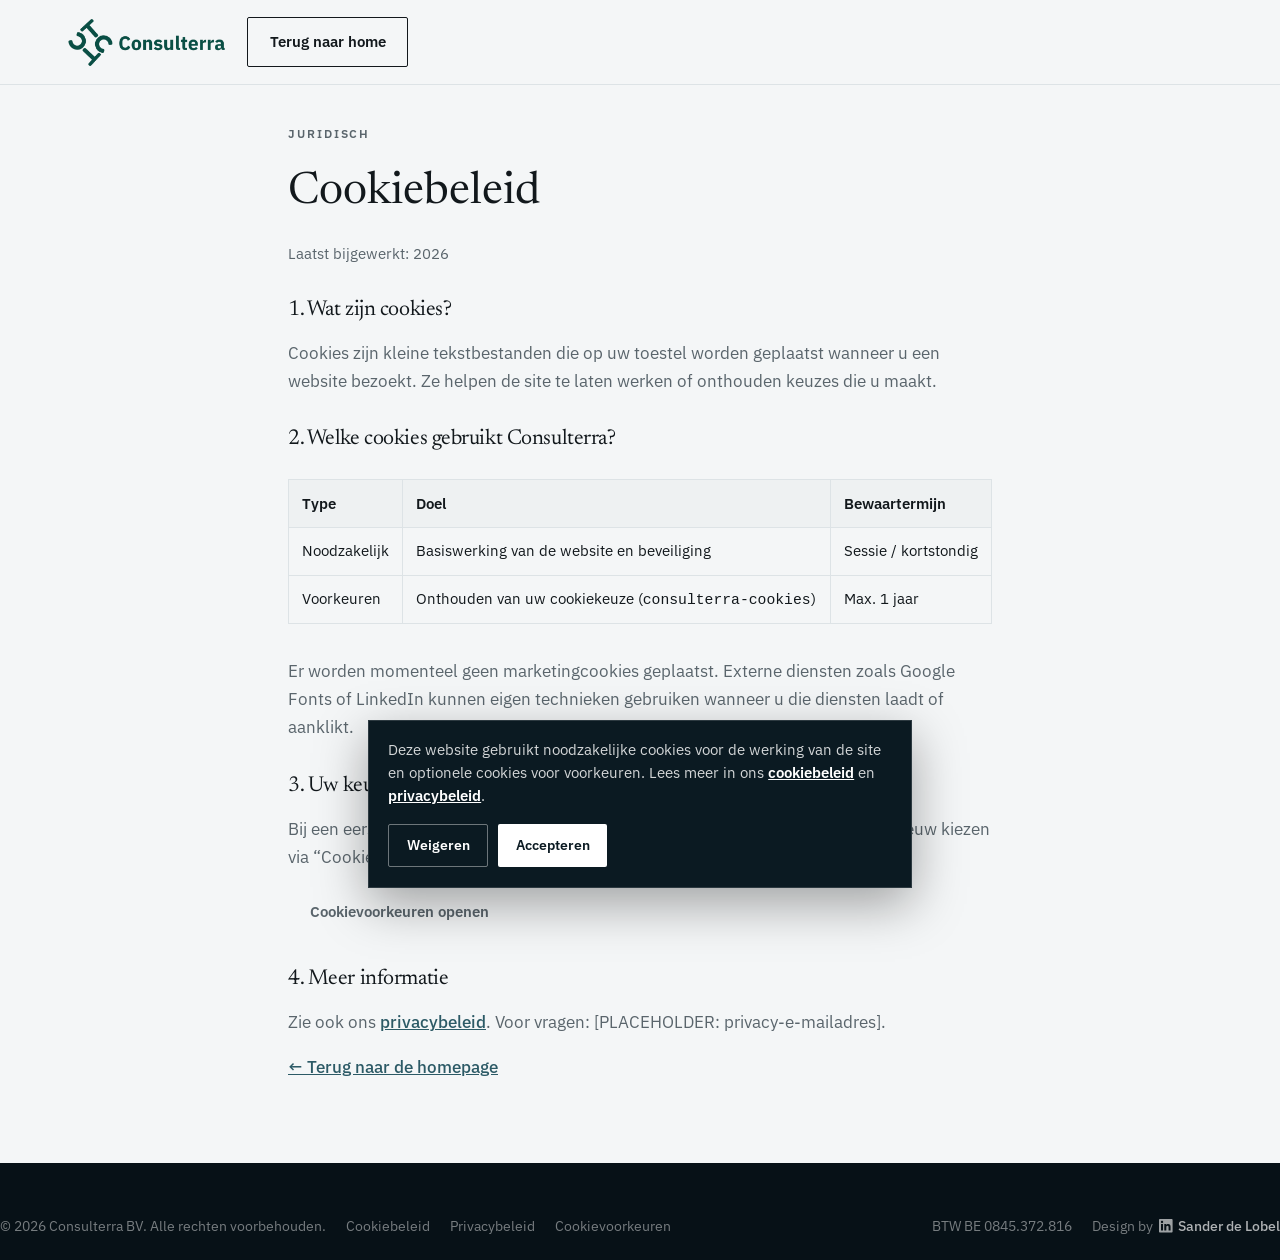
==== commit 037c1935: "Polish contact, favicons, and site copy. Add the favicon pack, wire Luc’s email into contact and pri" ====
--- a/cookie-policy.html
+++ b/cookie-policy.html
@@ -8,11 +8,25 @@
     />
     <meta
       name="description"
-      content="Cookiebeleid van Consulterra BV — welke cookies wij gebruiken en waarom."
+      content="Cookiebeleid van Consulterra BV: welke cookies wij gebruiken en waarom."
     />
     <meta name="robots" content="noindex" />
     <meta name="theme-color" content="#0B1A22" />
-    <link rel="icon" href="images/favicon.svg" type="image/svg+xml" />
+    <link rel="icon" href="favicon_io/favicon.ico" sizes="any" />
+    <link
+      rel="icon"
+      type="image/png"
+      sizes="32x32"
+      href="favicon_io/favicon-32x32.png"
+    />
+    <link
+      rel="icon"
+      type="image/png"
+      sizes="16x16"
+      href="favicon_io/favicon-16x16.png"
+    />
+    <link rel="apple-touch-icon" href="favicon_io/apple-touch-icon.png" />
+    <link rel="manifest" href="favicon_io/site.webmanifest" />
     <link rel="preconnect" href="https://fonts.googleapis.com" />
     <link rel="preconnect" href="https://fonts.gstatic.com" crossorigin />
     <link
@@ -25,7 +39,7 @@
   <body class="page-legal">
     <header class="site-header is-scrolled">
       <div class="header-inner">
-        <a class="brand" href="index.html" aria-label="Consulterra — naar homepage">
+        <a class="brand" href="index.html" aria-label="Consulterra, naar homepage">
           <img
             class="brand-logo"
             src="images/consulterralogo.png"
--- a/css/styles.css
+++ b/css/styles.css
@@ -339,13 +339,13 @@
 
   .nav-list {
     flex-direction: row;
-    gap: 1.85rem;
+    gap: 1.5rem;
     padding: 0;
   }
 
   .nav-list button {
     font-family: var(--font-body);
-    font-size: 0.9rem;
+    font-size: 1rem;
     font-weight: 500;
     opacity: 0.85;
   }
@@ -359,8 +359,8 @@
   .btn-nav {
     display: inline-flex;
     align-items: center;
-    padding: 0.45rem 1rem;
-    font-size: 0.85rem;
+    padding: 0.5rem 1.05rem;
+    font-size: 0.95rem;
   }
 
   .nav-toggle {
@@ -500,6 +500,22 @@
   margin-top: 2rem;
 }
 
+@media (max-width: 699px) {
+  .hero-actions {
+    flex-direction: column;
+    align-items: stretch;
+  }
+
+  .hero-actions .btn-ghost {
+    order: -1;
+  }
+
+  .hero-actions .btn {
+    width: 100%;
+    justify-content: center;
+  }
+}
+
 .btn {
   display: inline-flex;
   align-items: center;
@@ -536,7 +552,7 @@
   background: color-mix(in srgb, var(--white) 8%, transparent);
 }
 
-/* Intro strip — 3 even kolommen, mobile-first */
+/* Intro strip — desktop rij · mobile marquee */
 
 .intro-strip {
   background: var(--navy);
@@ -549,54 +565,119 @@
   list-style: none;
   margin: 0;
   padding: 0;
-  display: grid;
-  grid-template-columns: repeat(3, minmax(0, 1fr));
+  display: flex;
+  flex-wrap: wrap;
+  justify-content: center;
   align-items: center;
   gap: 0;
   text-align: center;
-  font-size: clamp(0.65rem, 2.8vw, 0.88rem);
+  font-size: clamp(0.72rem, 1.5vw, 0.85rem);
   font-weight: 600;
-  letter-spacing: 0.1em;
+  letter-spacing: 0.12em;
   text-transform: uppercase;
 }
 
 .intro-strip-list li {
   min-width: 0;
-  padding: 0.35rem 0.4rem;
+  padding: 0.35rem 0.85rem;
   line-height: 1.35;
-  overflow-wrap: anywhere;
-  hyphens: auto;
 }
 
 .intro-strip-list li:not(:last-child) {
   border-right: 1px solid color-mix(in srgb, var(--white) 18%, transparent);
 }
 
-@media (min-width: 480px) {
+@media (min-width: 700px) {
   .intro-strip {
     padding: 1.15rem 0;
   }
 
   .intro-strip-list {
-    letter-spacing: 0.14em;
-    font-size: clamp(0.78rem, 1.8vw, 0.9rem);
+    flex-wrap: nowrap;
+    justify-content: space-between;
+    font-size: clamp(0.72rem, 1.35vw, 0.84rem);
+    letter-spacing: 0.1em;
   }
 
   .intro-strip-list li {
-    padding: 0.25rem 0.75rem;
+    flex: 1 1 0;
+    padding: 0.25rem 0.5rem;
+  }
+}
+
+/* Mobile: vloeiende continue marquee */
+@media (max-width: 699px) {
+  .intro-strip {
+    padding: 0;
+    overflow: hidden;
+  }
+
+  .intro-strip .container {
+    width: 100%;
+    max-width: none;
+    overflow: hidden;
+  }
+
+  .intro-strip-list {
+    display: flex;
+    grid-template-columns: none;
+    width: max-content;
+    align-items: center;
+    gap: 0;
+    font-size: 0.82rem;
+    letter-spacing: 0.16em;
+    will-change: transform;
+  }
+
+  .intro-strip-list.is-marquee {
+    animation: intro-marquee 32s linear infinite;
+  }
+
+  .intro-strip-list li {
+    flex: 0 0 auto;
+    padding: 1.05rem 1.5rem;
+    border-right: 0 !important;
+    white-space: nowrap;
     overflow-wrap: normal;
     hyphens: none;
   }
-}
-
-@media (max-width: 379px) {
-  .intro-strip-list {
-    letter-spacing: 0.04em;
-    font-size: 0.62rem;
-  }
-
-  .intro-strip-list li {
-    padding-inline: 0.25rem;
+
+  .intro-strip-list li + li {
+    position: relative;
+  }
+
+  .intro-strip-list li + li::before {
+    content: '';
+    position: absolute;
+    left: 0;
+    top: 50%;
+    width: 3px;
+    height: 3px;
+    border-radius: 50%;
+    background: color-mix(in srgb, var(--white) 45%, transparent);
+    transform: translate(-50%, -50%);
+  }
+}
+
+@keyframes intro-marquee {
+  from {
+    transform: translateX(0);
+  }
+  to {
+    transform: translateX(-50%);
+  }
+}
+
+@media (max-width: 699px) and (prefers-reduced-motion: reduce) {
+  .intro-strip-list.is-marquee {
+    animation: none;
+    width: 100%;
+    justify-content: center;
+    flex-wrap: wrap;
+  }
+
+  .intro-strip-list.is-marquee li[aria-hidden='true'] {
+    display: none;
   }
 }
 
@@ -834,7 +915,28 @@
 
 .expertise-grid {
   display: grid;
-  gap: 1.5rem;
+  gap: 1.75rem;
+}
+
+@media (min-width: 640px) and (max-width: 899px) {
+  .expertise-grid {
+    gap: 1.5rem;
+  }
+
+  .expertise-panel {
+    display: grid;
+    grid-template-columns: minmax(0, 11rem) minmax(0, 1fr);
+    gap: 1.25rem;
+    align-items: center;
+  }
+
+  .expertise-panel .media-ph {
+    aspect-ratio: 1;
+  }
+
+  .expertise-panel-body {
+    padding-top: 0;
+  }
 }
 
 @media (min-width: 900px) {
@@ -877,10 +979,6 @@
   font-size: 0.98rem;
 }
 
-.section-expertise .h-scroll-hint {
-  color: color-mix(in srgb, var(--white) 55%, transparent);
-}
-
 .section-expertise .media-ph-soil {
   background: linear-gradient(155deg, #2a6b4a 0%, #143d32 55%, #1c4a3a 100%);
 }
@@ -957,7 +1055,7 @@
   }
 }
 
-/* Mobile horizontal scrollers */
+/* Projects scroller (mobile only) */
 
 .h-scroll-hint {
   margin: 0.65rem 0 0;
@@ -966,51 +1064,52 @@
   letter-spacing: 0.06em;
   text-transform: uppercase;
   color: var(--faint);
+  text-align: center;
 }
 
 @media (max-width: 899px) {
-  .section-expertise,
   .section-projects {
     overflow-x: clip;
   }
 
-  .expertise-grid[data-h-scroll],
   .projects-rail[data-h-scroll] {
+    /* Links gelijk met de pagina-inhoud; rechts een peek van de volgende */
+    --h-peek: 2.75rem;
+    --h-gap: 0.75rem;
+    --h-slide: calc(100% - var(--h-peek));
+
     display: flex;
-    gap: 0.85rem;
+    gap: var(--h-gap);
     overflow-x: auto;
     overflow-y: hidden;
     scroll-snap-type: x mandatory;
-    scroll-padding-inline: 0.75rem;
+    scroll-padding-inline-start: 0;
     -webkit-overflow-scrolling: touch;
     overscroll-behavior-x: contain;
-    margin-inline: -0.75rem;
-    padding-inline: 0.75rem;
-    padding-bottom: 0.5rem;
-    width: calc(100% + 1.5rem);
+    width: calc(100% + 0.75rem);
     max-width: none;
+    margin: 0 -0.75rem 0 0;
+    padding-inline: 0;
+    padding-inline-end: var(--h-peek);
+    padding-bottom: 0.35rem;
+    box-sizing: border-box;
     scrollbar-width: none;
   }
 
-  .expertise-grid[data-h-scroll]::-webkit-scrollbar,
   .projects-rail[data-h-scroll]::-webkit-scrollbar {
     display: none;
   }
 
-  .expertise-grid[data-h-scroll] .expertise-panel,
-  .projects-rail[data-h-scroll] .project-slide {
-    flex: 0 0 min(82vw, 20rem);
-    scroll-snap-align: start;
-    scroll-snap-stop: always;
-  }
-
-  /* Mobiel: alle cases identiek — geen feature-variant */
   .projects-rail[data-h-scroll] .project-slide,
   .projects-rail[data-h-scroll] .project-slide--feature {
     display: flex;
     flex-direction: column;
-    flex: 0 0 min(82vw, 20rem);
+    flex: 0 0 var(--h-slide);
+    width: var(--h-slide);
+    max-width: var(--h-slide);
     gap: 0;
+    scroll-snap-align: start;
+    scroll-snap-stop: always;
   }
 
   .projects-rail[data-h-scroll] .project-slide--feature {
@@ -1106,6 +1205,8 @@
   color: inherit;
   font: inherit;
   align-items: center;
+  -webkit-tap-highlight-color: transparent;
+  touch-action: manipulation;
 }
 
 .career-item-trigger time {
@@ -1152,9 +1253,14 @@
   }
 }
 
-.career-item-trigger:hover .org-copy h3,
 .career-item-trigger:focus-visible .org-copy h3 {
   color: var(--accent);
+}
+
+@media (hover: hover) and (pointer: fine) {
+  .career-item-trigger:hover .org-copy h3 {
+    color: var(--accent);
+  }
 }
 
 .career-item-trigger:focus-visible {
@@ -1347,12 +1453,12 @@
     radial-gradient(90% 70% at 85% 20%, color-mix(in srgb, var(--field-glow) 42%, transparent), transparent 50%),
     linear-gradient(145deg, var(--field) 0%, var(--field-deep) 48%, #083830 100%);
   color: var(--white);
-  padding: 5rem 0 5.5rem;
+  padding: 5.5rem 0 6rem;
 }
 
 @media (min-width: 768px) {
   .section-contact {
-    padding: 6.5rem 0 7rem;
+    padding: 7.5rem 0 8rem;
   }
 }
 
@@ -1360,17 +1466,46 @@
   color: color-mix(in srgb, #b6f0e0 88%, transparent);
 }
 
-.contact-grid {
+.contact-layout {
   display: grid;
   gap: 2.75rem;
+  align-items: start;
 }
 
 @media (min-width: 860px) {
-  .contact-grid {
-    grid-template-columns: minmax(0, 1.1fr) minmax(0, 1fr);
-    gap: 4.5rem;
-    align-items: start;
-  }
+  .contact-layout {
+    grid-template-columns: minmax(0, 0.9fr) minmax(0, 1.2fr);
+    gap: 4.5rem 5rem;
+    align-items: center;
+  }
+}
+
+.contact-portrait {
+  margin: 0;
+  overflow: hidden;
+  border-radius: 2px;
+  background: color-mix(in srgb, var(--white) 8%, transparent);
+  aspect-ratio: 4 / 5;
+  max-width: 22rem;
+}
+
+@media (min-width: 860px) {
+  .contact-portrait {
+    max-width: none;
+  }
+}
+
+.contact-portrait img {
+  width: 100%;
+  height: 100%;
+  object-fit: cover;
+  object-position: center 12%;
+}
+
+.contact-main {
+  display: grid;
+  gap: 2.5rem;
+  min-width: 0;
 }
 
 .section-contact h2 {
@@ -1380,18 +1515,18 @@
 }
 
 .contact-lead {
-  margin: 1.15rem 0 0;
+  margin: 1.25rem 0 0;
   color: color-mix(in srgb, var(--white) 78%, transparent);
-  max-width: 32rem;
+  max-width: 34rem;
   font-size: 1.125rem;
-  line-height: 1.65;
+  line-height: 1.7;
 }
 
 .contact-details {
   margin: 0;
   padding: 0;
   display: grid;
-  gap: 1.5rem;
+  gap: 1.65rem;
   border: 0;
 }
 
@@ -1439,6 +1574,64 @@
   color: color-mix(in srgb, var(--white) 62%, transparent) !important;
   font-style: italic;
   font-size: 0.95rem !important;
+}
+
+.contact-mail {
+  color: inherit;
+  text-decoration: underline;
+  text-underline-offset: 0.18em;
+  text-decoration-color: color-mix(in srgb, var(--white) 35%, transparent);
+  overflow-wrap: anywhere;
+}
+
+.contact-mail:hover {
+  color: #d4fff3;
+  text-decoration-color: currentColor;
+}
+
+.contact-actions {
+  display: flex;
+  flex-wrap: wrap;
+  align-items: center;
+  gap: 0.75rem 1rem;
+}
+
+.btn-contact-primary,
+.btn-contact-ghost {
+  display: inline-flex;
+  align-items: center;
+  justify-content: center;
+  min-height: 2.9rem;
+  padding: 0.7rem 1.35rem;
+  border-radius: 2px;
+  font-size: 0.95rem;
+  font-weight: 600;
+  text-decoration: none;
+  transition: background 0.25s var(--ease), color 0.25s var(--ease),
+    border-color 0.25s var(--ease), transform 0.25s var(--ease);
+}
+
+.btn-contact-primary {
+  background: var(--white);
+  color: var(--field-deep);
+  border: 1px solid var(--white);
+}
+
+.btn-contact-primary:hover {
+  background: #e8f7f2;
+  transform: translateY(-1px);
+}
+
+.btn-contact-ghost {
+  background: transparent;
+  color: var(--white);
+  border: 1px solid color-mix(in srgb, var(--white) 45%, transparent);
+}
+
+.btn-contact-ghost:hover {
+  border-color: var(--white);
+  background: color-mix(in srgb, var(--white) 8%, transparent);
+  transform: translateY(-1px);
 }
 
 .section-contact .link-linkedin:hover {
@@ -1856,11 +2049,13 @@
   opacity: 0;
   transform: translateY(1.15rem);
   transition: opacity 0.7s var(--ease), transform 0.7s var(--ease);
+  pointer-events: none;
 }
 
 .reveal.is-visible {
   opacity: 1;
   transform: none;
+  pointer-events: auto;
 }
 
 .hero-content .reveal:nth-child(1) {
@@ -1926,16 +2121,6 @@
   .hero-content {
     width: min(100% - 1.25rem, var(--max));
     padding-bottom: 3rem;
-  }
-
-  .hero-actions {
-    flex-direction: column;
-    align-items: stretch;
-  }
-
-  .hero-actions .btn {
-    width: 100%;
-    justify-content: center;
   }
 
   .section {
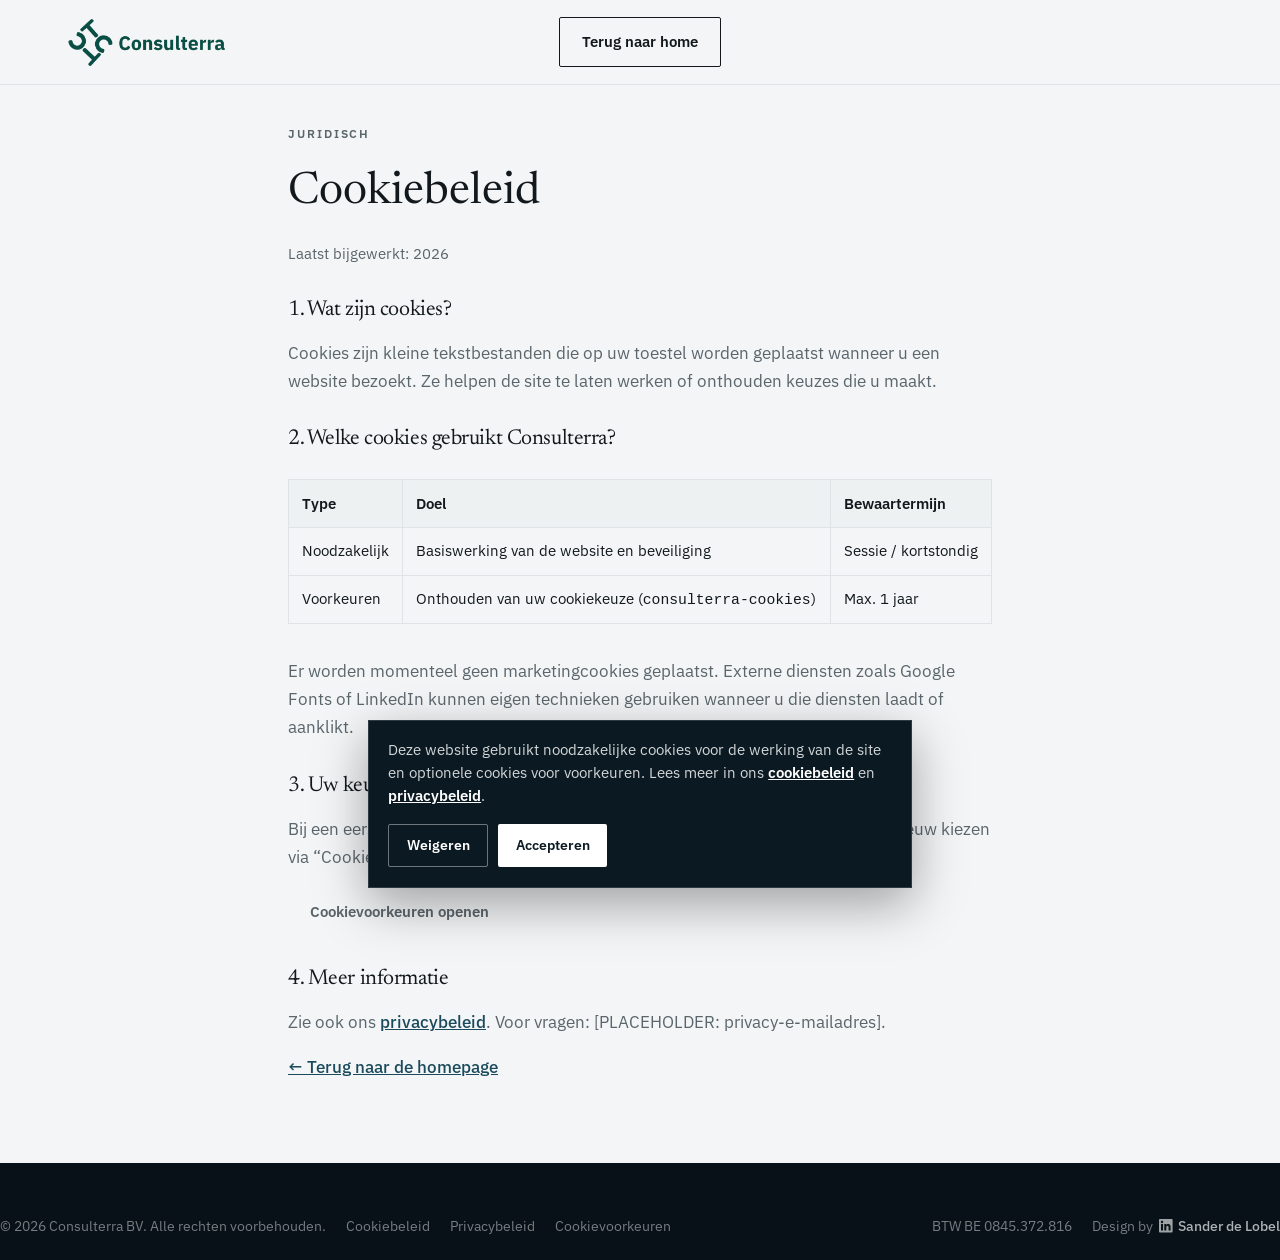
==== commit 8d448aed: "Restructure the portfolio so career, education, and projects read more clearly. Organise images into" ====
--- a/cookie-policy.html
+++ b/cookie-policy.html
@@ -42,7 +42,7 @@
         <a class="brand" href="index.html" aria-label="Consulterra, naar homepage">
           <img
             class="brand-logo"
-            src="images/consulterralogo.png"
+            src="images/brand/consulterralogo.png"
             alt=""
             width="160"
             height="40"
--- a/css/styles.css
+++ b/css/styles.css
@@ -1,21 +1,21 @@
-/* Consulterra — premium personal portfolio
-   Banner = hero. LucNizet.jpg = profielfoto. Placeholders voor cases. */
+/* Consulterra */
 
 :root {
   --navy: #0b1a22;
-  --navy-mid: #143041;
-  --sea: #1f3d48;
+  --navy-mid: #122c38;
   --ink: #12181c;
   --muted: #5a656c;
   --faint: #8b959c;
   --line: #dde3e6;
-  --bg: #f4f6f7;
+  --line-warm: #cfc6ba;
+  --bg: #f3f5f6;
   --bg-warm: #eef1f2;
   --white: #ffffff;
-  --accent: #2c5a66;
-  --field: #0f6b5c;
-  --field-deep: #0a4f44;
+  --accent: #1a4a5c;
+  --field: #0d5c50;
+  --field-deep: #0d4a3c;
   --field-glow: #1a8f7a;
+  --sand: #9a8b78;
 
   --font-display: "Newsreader", "Georgia", serif;
   --font-body: "IBM Plex Sans", system-ui, sans-serif;
@@ -77,6 +77,14 @@
   max-width: 100%;
   height: auto;
   display: block;
+}
+
+/* Rem op eenvoudig kopiëren/slepen (geen absolute bescherming) */
+img {
+  -webkit-user-drag: none;
+  user-select: none;
+  -webkit-touch-callout: none;
+  pointer-events: auto;
 }
 
 button {
@@ -192,8 +200,22 @@
 @media (min-width: 960px) {
   .header-inner {
     display: grid;
-    grid-template-columns: auto minmax(0, 1fr) auto;
+    grid-template-columns: minmax(0, 1fr) auto minmax(0, 1fr);
     align-items: center;
+    gap: 1.25rem;
+  }
+
+  .brand {
+    justify-self: start;
+    max-width: 100%;
+  }
+
+  .brand-logo {
+    max-width: min(17rem, 100%);
+  }
+
+  .header-actions {
+    justify-self: end;
   }
 }
 
@@ -339,7 +361,7 @@
 
   .nav-list {
     flex-direction: row;
-    gap: 1.5rem;
+    gap: 1.85rem;
     padding: 0;
   }
 
@@ -416,12 +438,23 @@
   inset: 0;
   background:
     linear-gradient(
+      100deg,
+      rgba(11, 26, 34, 0.78) 0%,
+      rgba(11, 26, 34, 0.42) 42%,
+      rgba(11, 26, 34, 0.12) 72%,
+      rgba(11, 26, 34, 0.22) 100%
+    ),
+    linear-gradient(
       to top,
-      rgba(11, 26, 34, 0.88) 0%,
-      rgba(11, 26, 34, 0.45) 42%,
-      rgba(11, 26, 34, 0.28) 70%,
-      rgba(11, 26, 34, 0.35) 100%
+      rgba(11, 26, 34, 0.94) 0%,
+      rgba(11, 26, 34, 0.72) 28%,
+      rgba(11, 26, 34, 0.28) 58%,
+      rgba(11, 26, 34, 0.18) 100%
     );
+}
+
+.hero-portrait {
+  display: none;
 }
 
 .hero-content {
@@ -432,6 +465,46 @@
   padding: calc(var(--header-h) + 1.5rem) 0 3.5rem;
   max-width: 40rem;
   min-width: 0;
+  text-shadow: 0 1px 2px rgba(11, 26, 34, 0.35);
+}
+
+/* Mobile: Apple-achtig — volle breedte + grote type, ~20px gutters */
+@media (max-width: 767px) {
+  .hero-content {
+    width: min(100% - 2.5rem, var(--max));
+    margin-inline: auto;
+    padding: calc(var(--header-h) + 1.35rem) 0 3.5rem;
+    max-width: none;
+  }
+
+  .hero-brand-logo {
+    height: 3.5rem;
+    max-width: min(18.5rem, 82vw);
+    margin-bottom: 1.25rem;
+  }
+
+  .hero-title {
+    font-size: clamp(3.15rem, 14vw, 4.15rem);
+    letter-spacing: -0.04em;
+    line-height: 0.94;
+  }
+
+  .hero-lead {
+    margin-top: 1.15rem;
+    max-width: 22rem;
+    font-size: 1.175rem;
+    line-height: 1.48;
+  }
+
+  .hero-actions {
+    margin-top: 1.95rem;
+    gap: 0.75rem;
+  }
+
+  .hero-actions .btn {
+    min-height: 3.05rem;
+    font-size: 1rem;
+  }
 }
 
 @media (min-width: 768px) {
@@ -448,9 +521,46 @@
   }
 }
 
+@media (min-width: 960px) {
+  .hero-portrait {
+    display: block;
+    position: absolute;
+    z-index: 1;
+    right: max(2rem, calc((100% - var(--max)) / 2));
+    bottom: 0;
+    height: min(82vh, 45rem);
+    width: auto;
+    max-width: min(30rem, 40vw);
+    margin: 0;
+    pointer-events: none;
+    line-height: 0;
+  }
+
+  .hero-portrait img {
+    display: block;
+    height: 100%;
+    width: auto;
+    max-width: 100%;
+    object-fit: contain;
+    object-position: bottom right;
+    margin-left: auto;
+    filter: drop-shadow(0 18px 40px rgba(11, 26, 34, 0.4));
+  }
+
+  .hero-content {
+    max-width: min(36rem, calc(100% - 30rem));
+    padding-bottom: 5.75rem;
+  }
+}
+
 @media (min-width: 1100px) {
+  .hero-portrait {
+    height: min(86vh, 48rem);
+    max-width: min(32rem, 38vw);
+  }
+
   .hero-content {
-    max-width: 48rem;
+    max-width: min(38rem, calc(100% - 32rem));
     padding-bottom: 6.5rem;
   }
 }
@@ -462,7 +572,7 @@
   max-width: min(20rem, 82vw);
   margin: 0 0 1.25rem;
   object-fit: contain;
-  filter: brightness(0) invert(1);
+  filter: brightness(0) invert(1) drop-shadow(0 2px 10px rgba(11, 26, 34, 0.45));
 }
 
 @media (min-width: 768px) {
@@ -482,22 +592,38 @@
   letter-spacing: -0.03em;
   max-width: 100%;
   overflow-wrap: anywhere;
+  color: var(--white);
+  text-shadow:
+    0 2px 24px rgba(11, 26, 34, 0.55),
+    0 1px 2px rgba(11, 26, 34, 0.4);
 }
 
 .hero-lead {
   margin: 1.35rem 0 0;
-  max-width: 28rem;
-  font-size: clamp(1.05rem, 2vw, 1.2rem);
-  font-weight: 400;
+  max-width: 30rem;
+  font-size: clamp(1.08rem, 2.1vw, 1.28rem);
+  font-weight: 500;
   line-height: 1.55;
-  color: color-mix(in srgb, var(--white) 82%, transparent);
+  color: color-mix(in srgb, var(--white) 94%, transparent);
+  text-shadow: 0 1px 12px rgba(11, 26, 34, 0.5);
 }
 
 .hero-actions {
   display: flex;
   flex-wrap: wrap;
   gap: 0.75rem 1rem;
-  margin-top: 2rem;
+  margin-top: 2.15rem;
+  text-shadow: none;
+}
+
+.hero-actions .btn-light {
+  box-shadow: 0 8px 28px rgba(11, 26, 34, 0.35);
+}
+
+.hero-actions .btn-ghost {
+  background: color-mix(in srgb, var(--white) 10%, transparent);
+  border-color: color-mix(in srgb, var(--white) 65%, transparent);
+  backdrop-filter: blur(6px);
 }
 
 @media (max-width: 699px) {
@@ -728,6 +854,13 @@
   margin-bottom: 2.75rem;
 }
 
+.count-up {
+  display: inline-block;
+  min-width: 2ch;
+  font-variant-numeric: tabular-nums;
+  text-align: right;
+}
+
 .note {
   margin: 1.5rem 0 0;
   padding-left: 1rem;
@@ -748,6 +881,10 @@
   background: var(--white);
 }
 
+.section-about .eyebrow {
+  color: color-mix(in srgb, var(--accent) 70%, var(--sand));
+}
+
 .about-layout {
   display: grid;
   gap: 2.5rem;
@@ -793,7 +930,7 @@
 
 .facts > div {
   padding-top: 0.9rem;
-  border-top: 1px solid var(--line);
+  border-top: 1px solid var(--line-warm);
 }
 
 .facts dt {
@@ -801,7 +938,7 @@
   font-weight: 600;
   letter-spacing: 0.1em;
   text-transform: uppercase;
-  color: var(--faint);
+  color: var(--sand);
 }
 
 .facts dd {
@@ -892,6 +1029,25 @@
   background: linear-gradient(145deg, #263848 0%, #101820 100%);
 }
 
+.media-photo {
+  margin: 0;
+  padding: 0;
+  display: block;
+  background: var(--navy-mid);
+}
+
+.media-photo::after {
+  display: none;
+}
+
+.media-photo img {
+  width: 100%;
+  height: 100%;
+  object-fit: cover;
+  object-position: center;
+  display: block;
+}
+
 /* Expertise — felle teal */
 
 .section-expertise {
@@ -991,6 +1147,48 @@
   background: linear-gradient(155deg, #3d7a5c 0%, #1a4034 55%, #2a5544 100%);
 }
 
+/* Soft CTA nudges */
+
+.cta-band {
+  display: flex;
+  flex-wrap: wrap;
+  align-items: center;
+  justify-content: space-between;
+  gap: 1.25rem 1.75rem;
+  margin-top: 2.75rem;
+  padding-top: 1.75rem;
+  border-top: 1px solid color-mix(in srgb, var(--white) 22%, transparent);
+}
+
+.cta-band-text {
+  margin: 0;
+  max-width: 34rem;
+  font-size: 1.1rem;
+  line-height: 1.5;
+  font-family: var(--font-display);
+  font-weight: 400;
+}
+
+.cta-band--on-field {
+  border-top-color: color-mix(in srgb, var(--white) 22%, transparent);
+}
+
+.cta-band--on-field .cta-band-text {
+  color: color-mix(in srgb, var(--white) 92%, transparent);
+}
+
+@media (max-width: 699px) {
+  .cta-band {
+    flex-direction: column;
+    align-items: stretch;
+  }
+
+  .cta-band .btn {
+    width: 100%;
+    justify-content: center;
+  }
+}
+
 /* Projects */
 
 .section-projects {
@@ -998,451 +1196,427 @@
   overflow-x: clip;
 }
 
-.projects-rail {
-  display: grid;
-  gap: 1.5rem;
-  min-width: 0;
-}
-
-.project-slide {
-  min-width: 0;
-  max-width: 100%;
-}
-
-.project-slide--feature {
+.projects-stack {
   display: grid;
   gap: 1.25rem;
-}
-
-.projects-feature-copy h3,
-.project-slide h3 {
-  margin: 0;
-  font-family: var(--font-display);
-  font-size: clamp(1.35rem, 3vw, 2rem);
-  font-weight: 400;
-  overflow-wrap: anywhere;
-}
-
-.project-slide > h3 {
-  margin-top: 1rem;
-  font-size: 1.35rem;
-}
-
-.projects-feature-copy p:not(.eyebrow),
-.project-slide > p {
-  margin: 0.85rem 0 0;
-  color: var(--muted);
-  overflow-wrap: anywhere;
-}
-
-.project-slide > p {
-  margin-top: 0.25rem;
-  font-size: 0.95rem;
+  width: 100%;
+}
+
+.project-slide {
+  position: relative;
+  height: clamp(18rem, 70vw, 22rem);
+  border-radius: 20px;
+  overflow: hidden;
+  background: var(--navy-mid);
+  box-shadow: 0 14px 34px rgba(11, 26, 34, 0.14);
 }
 
 @media (min-width: 900px) {
-  .projects-rail {
+  .projects-stack {
     grid-template-columns: 1fr 1fr;
-    gap: 1.75rem 1.75rem;
+    gap: 1.75rem;
   }
 
   .project-slide--feature {
     grid-column: 1 / -1;
-    grid-template-columns: minmax(0, 1.4fr) minmax(0, 0.9fr);
-    gap: 2.5rem;
-    align-items: center;
-    margin-bottom: 0.75rem;
-  }
-}
-
-/* Projects scroller (mobile only) */
-
-.h-scroll-hint {
-  margin: 0.65rem 0 0;
-  font-size: 0.75rem;
-  font-weight: 500;
-  letter-spacing: 0.06em;
+    height: clamp(16rem, 32vw, 24rem);
+  }
+
+  .project-slide:not(.project-slide--feature) {
+    height: auto;
+    aspect-ratio: 5 / 4;
+  }
+}
+
+.project-slide.is-covered {
+  visibility: hidden;
+}
+
+.project-shot {
+  position: absolute;
+  inset: 0;
+  z-index: 0;
+  display: block;
+  margin: 0;
+  padding: 0;
+  border: 0;
+  background: none;
+  cursor: pointer;
+}
+
+.project-shot img {
+  width: 100%;
+  height: 100%;
+  object-fit: cover;
+  object-position: center;
+}
+
+.project-shot:focus-visible {
+  outline: none;
+}
+
+.project-slide:has(.project-shot:focus-visible) {
+  outline: 2px solid var(--accent);
+  outline-offset: 3px;
+}
+
+.project-shot-shade,
+.project-card-shade {
+  position: absolute;
+  left: 0;
+  right: 0;
+  bottom: 0;
+  z-index: 1;
+  height: 62%;
+  background: linear-gradient(
+    to top,
+    rgba(11, 26, 34, 0.82) 0%,
+    rgba(11, 26, 34, 0.28) 52%,
+    transparent 100%
+  );
+  pointer-events: none;
+}
+
+.project-shot-copy,
+.project-card-copy {
+  position: absolute;
+  left: 0;
+  right: 0;
+  bottom: 0;
+  z-index: 2;
+  padding: 1.25rem 1.35rem 1.35rem;
+  pointer-events: none;
+}
+
+.project-shot-kicker,
+.project-card-kicker {
+  margin: 0 0 0.35rem;
+  font-size: 0.72rem;
+  font-weight: 600;
+  letter-spacing: 0.14em;
   text-transform: uppercase;
-  color: var(--faint);
-  text-align: center;
-}
-
-@media (max-width: 899px) {
-  .section-projects {
-    overflow-x: clip;
-  }
-
-  .projects-rail[data-h-scroll] {
-    /* Links gelijk met de pagina-inhoud; rechts een peek van de volgende */
-    --h-peek: 2.75rem;
-    --h-gap: 0.75rem;
-    --h-slide: calc(100% - var(--h-peek));
-
-    display: flex;
-    gap: var(--h-gap);
-    overflow-x: auto;
-    overflow-y: hidden;
-    scroll-snap-type: x mandatory;
-    scroll-padding-inline-start: 0;
-    -webkit-overflow-scrolling: touch;
-    overscroll-behavior-x: contain;
-    width: calc(100% + 0.75rem);
-    max-width: none;
-    margin: 0 -0.75rem 0 0;
-    padding-inline: 0;
-    padding-inline-end: var(--h-peek);
-    padding-bottom: 0.35rem;
-    box-sizing: border-box;
-    scrollbar-width: none;
-  }
-
-  .projects-rail[data-h-scroll]::-webkit-scrollbar {
-    display: none;
-  }
-
-  .projects-rail[data-h-scroll] .project-slide,
-  .projects-rail[data-h-scroll] .project-slide--feature {
-    display: flex;
-    flex-direction: column;
-    flex: 0 0 var(--h-slide);
-    width: var(--h-slide);
-    max-width: var(--h-slide);
-    gap: 0;
-    scroll-snap-align: start;
-    scroll-snap-stop: always;
-  }
-
-  .projects-rail[data-h-scroll] .project-slide--feature {
-    grid-template-columns: none;
-    margin-bottom: 0;
-  }
-
-  .projects-rail[data-h-scroll] .media-ph-wide,
-  .projects-rail[data-h-scroll] .media-ph-project {
-    aspect-ratio: 4 / 3;
-    min-height: 0;
-    width: 100%;
-    flex: 0 0 auto;
-  }
-
-  .projects-rail[data-h-scroll] .projects-feature-copy {
-    display: flex;
-    flex-direction: column;
-    flex: 1 1 auto;
-    min-height: 6.5rem;
-    padding-top: 1rem;
-  }
-
-  .projects-rail[data-h-scroll] .projects-feature-copy .eyebrow {
-    display: none;
-  }
-
-  .projects-rail[data-h-scroll] .projects-feature-copy h3,
-  .projects-rail[data-h-scroll] .project-slide > h3 {
-    margin: 0;
-    font-size: 1.25rem;
-    line-height: 1.25;
-  }
-
-  .projects-rail[data-h-scroll] .project-slide > h3 {
-    margin-top: 1rem;
-  }
-
-  .projects-rail[data-h-scroll] .projects-feature-copy p:not(.eyebrow),
-  .projects-rail[data-h-scroll] .project-slide > p {
-    margin-top: 0.35rem;
-    font-size: 0.92rem;
-    display: -webkit-box;
-    -webkit-line-clamp: 3;
-    -webkit-box-orient: vertical;
-    overflow: hidden;
-  }
-
-  .projects-rail[data-h-scroll] .project-slide > p {
-    -webkit-line-clamp: 2;
-  }
-
-  .h-scroll-hint[data-h-scroll-hint]:not([hidden]) {
-    display: block;
-  }
-}
-
-@media (min-width: 900px) {
-  .h-scroll-hint {
-    display: none !important;
-  }
-}
-
-/* Career — compacte accordion */
+  color: rgba(255, 255, 255, 0.78);
+}
+
+.project-shot-title,
+.project-card-copy h2 {
+  margin: 0;
+  max-width: 16em;
+  font-family: var(--font-display);
+  font-size: clamp(1.7rem, 3vw, 2.35rem);
+  font-weight: 400;
+  line-height: 1.08;
+  color: var(--white);
+}
+
+.project-lightbox {
+  position: fixed;
+  inset: 0;
+  z-index: 200;
+}
+
+.project-lightbox[hidden] {
+  display: none;
+}
+
+.project-lightbox-backdrop {
+  position: absolute;
+  inset: 0;
+  margin: 0;
+  padding: 0;
+  border: 0;
+  background: rgba(11, 26, 34, 0.46);
+  opacity: 0;
+  transition: opacity 0.55s var(--ease);
+  cursor: pointer;
+}
+
+.project-lightbox.is-open .project-lightbox-backdrop {
+  opacity: 1;
+}
+
+.project-card {
+  position: fixed;
+  z-index: 1;
+  display: flex;
+  flex-direction: column;
+  margin: 0;
+  overflow: hidden;
+  background: var(--white);
+  color: var(--ink);
+  border-radius: 20px;
+  box-shadow: 0 14px 34px rgba(11, 26, 34, 0.14);
+}
+
+.project-lightbox.is-open .project-card {
+  box-shadow: 0 28px 80px rgba(11, 26, 34, 0.34);
+}
+
+.project-card-hero {
+  position: relative;
+  flex: 0 0 auto;
+  overflow: hidden;
+  background: var(--navy-mid);
+}
+
+.project-card-hero img {
+  width: 100%;
+  height: 100%;
+  object-fit: cover;
+  object-position: center;
+}
+
+.project-card-body {
+  flex: 1 1 auto;
+  min-height: 0;
+  overflow: auto;
+  padding: 1.35rem 1.45rem 1.7rem;
+  opacity: 0;
+  transition: opacity 0.28s ease;
+}
+
+.project-lightbox.is-open .project-card-body {
+  opacity: 1;
+  transition-delay: 0.18s;
+}
+
+.project-card-detail {
+  margin: 0;
+  color: var(--ink);
+  font-size: 1.02rem;
+  line-height: 1.6;
+}
+
+.project-card-detail:empty {
+  display: none;
+}
+
+.project-card-close {
+  position: absolute;
+  z-index: 3;
+  top: 0.85rem;
+  right: 0.85rem;
+  display: grid;
+  place-items: center;
+  width: 2.15rem;
+  height: 2.15rem;
+  margin: 0;
+  padding: 0;
+  border: 0;
+  border-radius: 50%;
+  background: rgba(255, 255, 255, 0.94);
+  color: var(--navy);
+  cursor: pointer;
+  opacity: 0;
+  transition: opacity 0.2s ease, background 0.2s ease;
+}
+
+.project-lightbox.is-open .project-card-close {
+  opacity: 1;
+  transition-delay: 0.2s;
+}
+
+.project-card-close:hover,
+.project-card-close:focus-visible {
+  background: var(--white);
+}
+
+@media (prefers-reduced-motion: reduce) {
+  .project-card,
+  .project-card-hero,
+  .project-lightbox-backdrop,
+  .project-card-body,
+  .project-card-close {
+    transition: none;
+  }
+}
+
+/* Career */
 
 .section-career {
   background: var(--bg);
 }
 
 .career-list {
-  width: 100%;
+  list-style: none;
+  margin: 0;
+  padding: 0;
   border-top: 1px solid var(--line);
 }
 
-.career-item {
+.career-row {
+  display: grid;
+  grid-template-columns: minmax(0, 1fr) auto;
+  grid-template-areas:
+    'time logo'
+    'copy logo';
+  gap: 0.3rem 1rem;
+  align-items: center;
+  padding: 1.15rem 0;
   border-bottom: 1px solid var(--line);
 }
 
-.career-item-trigger {
-  display: grid;
-  grid-template-columns: 1fr auto;
-  grid-template-areas:
-    'time chevron'
-    'org chevron';
-  gap: 0.45rem 0.75rem;
-  width: 100%;
-  margin: 0;
-  padding: 0.95rem 0;
-  border: 0;
-  background: transparent;
-  text-align: left;
-  cursor: pointer;
-  color: inherit;
-  font: inherit;
-  align-items: center;
-  -webkit-tap-highlight-color: transparent;
-  touch-action: manipulation;
-}
-
-.career-item-trigger time {
+.career-row time {
   grid-area: time;
   font-size: 0.82rem;
   font-weight: 600;
   color: var(--accent);
 }
 
-.career-item-trigger .org-row {
-  grid-area: org;
+.career-copy {
+  grid-area: copy;
   min-width: 0;
 }
 
-.career-item-chevron {
-  grid-area: chevron;
-  flex: 0 0 auto;
-  width: 0.55rem;
-  height: 0.55rem;
-  border-right: 1.5px solid var(--muted);
-  border-bottom: 1.5px solid var(--muted);
-  transform: rotate(45deg);
-  transition: transform 0.2s ease;
-  align-self: center;
-  margin-right: 0.15rem;
-}
-
-.career-item.is-open .career-item-chevron {
-  transform: rotate(225deg);
-  margin-top: 0.2rem;
-}
-
-@media (min-width: 720px) {
-  .career-item-trigger {
-    grid-template-columns: 11rem minmax(0, 1fr) auto;
-    grid-template-areas: 'time org chevron';
-    gap: 1.75rem;
-    padding: 1.15rem 0;
-    align-items: center;
-  }
-
-  .career-item-trigger time {
-    font-size: 0.95rem;
-  }
-}
-
-.career-item-trigger:focus-visible .org-copy h3 {
-  color: var(--accent);
-}
-
-@media (hover: hover) and (pointer: fine) {
-  .career-item-trigger:hover .org-copy h3 {
-    color: var(--accent);
-  }
-}
-
-.career-item-trigger:focus-visible {
-  outline: 2px solid var(--accent);
-  outline-offset: 3px;
-}
-
-.career-item-trigger h3 {
+.career-copy h3 {
   margin: 0;
   font-family: var(--font-display);
-  font-size: clamp(1.1rem, 2.4vw, 1.35rem);
+  font-size: clamp(1.2rem, 2.4vw, 1.5rem);
   font-weight: 400;
+  line-height: 1.2;
   overflow-wrap: anywhere;
-  transition: color 0.15s ease;
-}
-
-.career-item-trigger .org {
-  margin: 0.1rem 0 0;
+}
+
+.career-copy .org {
+  margin: 0.15rem 0 0;
   font-weight: 600;
   font-size: 0.98rem;
-  overflow-wrap: anywhere;
-}
-
-.career-item-panel {
-  padding: 0 0 1.15rem;
-}
-
-.career-item-panel[hidden] {
-  display: none;
-}
-
-.career-item-panel p {
-  margin: 0;
-  padding-left: 0;
+}
+
+.career-note {
+  margin: 0.35rem 0 0;
   color: var(--muted);
-  max-width: none;
   font-size: 0.95rem;
-  overflow-wrap: anywhere;
-}
-
-@media (min-width: 720px) {
-  .career-item-panel p {
-    padding-left: calc(11rem + 1.75rem);
-  }
-}
-
-/* Timeline removed — opleiding gebruikt edu-feature */
-
-.org-row {
-  display: flex;
-  align-items: center;
-  gap: 0.75rem;
-  min-width: 0;
-}
-
-.org-copy {
-  min-width: 0;
-}
-
-.org-logo-slot {
-  box-sizing: border-box;
-  flex: 0 0 3.25rem;
-  width: 3.25rem;
-  height: 3.25rem;
+  max-width: 38rem;
+}
+
+.career-logo-box {
+  grid-area: logo;
+  justify-self: end;
+  align-self: center;
+  flex-shrink: 0;
   display: flex;
   align-items: center;
   justify-content: center;
-  padding: 0.4rem;
-  background: var(--white);
-  border: 1px solid var(--line);
-  border-radius: 0.35rem;
-  overflow: hidden;
-}
-
-.org-logo-slot--lg {
-  flex-basis: 4.25rem;
-  width: 4.25rem;
-  height: 4.25rem;
-  padding: 0.5rem;
-}
-
-.org-logo {
+  width: 3.5rem;
+  height: 3.5rem;
+}
+
+.career-logo {
   display: block;
   width: 100%;
   height: 100%;
-  max-width: 100%;
-  max-height: 100%;
   object-fit: contain;
   object-position: center;
 }
 
-.org-logo-ph {
+.career-mark {
   font-family: var(--font-display);
   font-size: 1.35rem;
-  font-weight: 500;
   line-height: 1;
   color: var(--accent);
 }
 
-@media (min-width: 720px) {
-  .org-row {
-    gap: 0.95rem;
-  }
-
-  .org-logo-slot {
-    flex-basis: 4rem;
-    width: 4rem;
-    height: 4rem;
-    padding: 0.5rem;
-  }
-
-  .org-logo-slot--lg {
-    flex-basis: 5.25rem;
-    width: 5.25rem;
-    height: 5.25rem;
-    padding: 0.65rem;
-  }
-
-  .org-logo-ph {
-    font-size: 1.5rem;
-  }
-}
-
-/* Education — zelfde ritme als loopbaan */
+.career-aside {
+  margin-top: 2.25rem;
+}
+
+.career-aside .eyebrow {
+  margin-bottom: 0.85rem;
+}
+
+.career-row--aside {
+  grid-template-areas:
+    'copy logo';
+  border-top: 1px solid var(--line);
+  align-items: center;
+}
+
+@media (min-width: 800px) {
+  .career-row {
+    grid-template-columns: 13.5rem minmax(0, 1fr) 4.5rem;
+    grid-template-areas: 'time copy logo';
+    gap: 1.5rem;
+    padding: 1.4rem 0;
+  }
+
+  .career-row time {
+    font-size: 0.95rem;
+  }
+
+  .career-logo-box {
+    width: 4.5rem;
+    height: 4.5rem;
+  }
+
+  .career-row--aside {
+    grid-template-columns: minmax(0, 1fr) auto;
+    grid-template-areas: 'copy logo';
+  }
+}
+
+/* Education */
 
 .section-edu {
   background: var(--white);
 }
 
-.section-edu .org-logo-slot {
-  background: var(--bg);
-}
-
-.edu-feature {
-  width: 100%;
+.edu-layout {
+  display: grid;
+  gap: 1.15rem;
+  align-items: start;
   border-top: 1px solid var(--line);
-  border-bottom: 1px solid var(--line);
-}
-
-.edu-feature-main {
-  display: grid;
-  gap: 0.55rem;
-  padding: 1.25rem 0 1.35rem;
-}
-
-.edu-feature-main time {
-  font-size: 0.82rem;
-  font-weight: 600;
-  color: var(--accent);
-}
-
-.edu-feature-main h3 {
-  margin: 0;
-  font-family: var(--font-display);
-  font-size: clamp(1.2rem, 3vw, 1.55rem);
-  font-weight: 400;
-  overflow-wrap: anywhere;
-}
-
-.edu-feature-main .org {
-  margin: 0.15rem 0 0;
+  padding-top: 1.35rem;
+}
+
+.edu-copy h2 {
+  font-size: clamp(1.7rem, 8vw, 2.15rem);
+  max-width: 12em;
+}
+
+.edu-meta {
+  display: flex;
+  flex-direction: column;
+  align-items: flex-start;
+  gap: 0.2rem;
+  margin: 0.75rem 0 0;
   font-weight: 600;
   font-size: 1rem;
-  overflow-wrap: anywhere;
-}
-
-.edu-feature-detail {
-  margin: 0.35rem 0 0;
-  color: var(--muted);
-  font-size: 0.95rem;
-}
-
-@media (min-width: 720px) {
-  .edu-feature-main {
-    grid-template-columns: 11rem minmax(0, 1fr);
-    gap: 1.75rem;
-    padding: 1.5rem 0 1.65rem;
+}
+
+.edu-meta time {
+  color: var(--accent);
+}
+
+.edu-mark {
+  display: block;
+  width: min(12.5rem, 72%);
+  height: auto;
+}
+
+@media (min-width: 800px) {
+  .edu-layout {
+    grid-template-columns: minmax(0, 1fr) 16.5rem;
+    gap: 3.5rem;
     align-items: center;
-  }
-
-  .edu-feature-main time {
-    font-size: 0.95rem;
+    padding-top: 2.25rem;
+  }
+
+  .edu-copy h2 {
+    font-size: clamp(2rem, 4.5vw, 3rem);
+    max-width: none;
+  }
+
+  .edu-meta {
+    flex-direction: row;
+    flex-wrap: wrap;
+    gap: 0.35rem 1.15rem;
+    margin-top: 1rem;
+  }
+
+  .edu-mark {
+    width: 16.5rem;
+    justify-self: end;
   }
 }
 
@@ -1466,46 +1640,11 @@
   color: color-mix(in srgb, #b6f0e0 88%, transparent);
 }
 
-.contact-layout {
-  display: grid;
-  gap: 2.75rem;
-  align-items: start;
-}
-
-@media (min-width: 860px) {
-  .contact-layout {
-    grid-template-columns: minmax(0, 0.9fr) minmax(0, 1.2fr);
-    gap: 4.5rem 5rem;
-    align-items: center;
-  }
-}
-
-.contact-portrait {
-  margin: 0;
-  overflow: hidden;
-  border-radius: 2px;
-  background: color-mix(in srgb, var(--white) 8%, transparent);
-  aspect-ratio: 4 / 5;
-  max-width: 22rem;
-}
-
-@media (min-width: 860px) {
-  .contact-portrait {
-    max-width: none;
-  }
-}
-
-.contact-portrait img {
-  width: 100%;
-  height: 100%;
-  object-fit: cover;
-  object-position: center 12%;
-}
-
 .contact-main {
   display: grid;
   gap: 2.5rem;
   min-width: 0;
+  max-width: 40rem;
 }
 
 .section-contact h2 {
@@ -1570,12 +1709,6 @@
   font-size: 1.02rem;
 }
 
-.contact-placeholder {
-  color: color-mix(in srgb, var(--white) 62%, transparent) !important;
-  font-style: italic;
-  font-size: 0.95rem !important;
-}
-
 .contact-mail {
   color: inherit;
   text-decoration: underline;
@@ -1601,6 +1734,7 @@
   display: inline-flex;
   align-items: center;
   justify-content: center;
+  gap: 0.5rem;
   min-height: 2.9rem;
   padding: 0.7rem 1.35rem;
   border-radius: 2px;
@@ -1609,6 +1743,13 @@
   text-decoration: none;
   transition: background 0.25s var(--ease), color 0.25s var(--ease),
     border-color 0.25s var(--ease), transform 0.25s var(--ease);
+}
+
+.btn-whatsapp .icon-whatsapp {
+  width: 1.1rem;
+  height: 1.1rem;
+  flex-shrink: 0;
+  display: block;
 }
 
 .btn-contact-primary {
@@ -2110,17 +2251,27 @@
   }
 
   .hero-brand-logo {
-    height: 3.15rem;
-    max-width: min(17rem, 78vw);
+    height: 3.25rem;
+    max-width: min(17rem, 80vw);
+    margin-bottom: 1.15rem;
   }
 
   .hero-title {
-    font-size: clamp(2.45rem, 13vw, 3.4rem);
+    font-size: clamp(3rem, 15vw, 3.85rem);
   }
 
   .hero-content {
-    width: min(100% - 1.25rem, var(--max));
-    padding-bottom: 3rem;
+    width: min(100% - 2.25rem, var(--max));
+    padding-bottom: 3.25rem;
+  }
+
+  .hero-lead {
+    max-width: 20.5rem;
+    font-size: 1.125rem;
+  }
+
+  .hero-actions {
+    margin-top: 1.8rem;
   }
 
   .section {
@@ -2129,13 +2280,6 @@
 
   .section-contact {
     padding: 3.5rem 0 4rem;
-  }
-
-  .org-logo-slot {
-    flex-basis: 3.35rem;
-    width: 3.35rem;
-    height: 3.35rem;
-    padding: 0.35rem;
   }
 
   .cookie-actions {
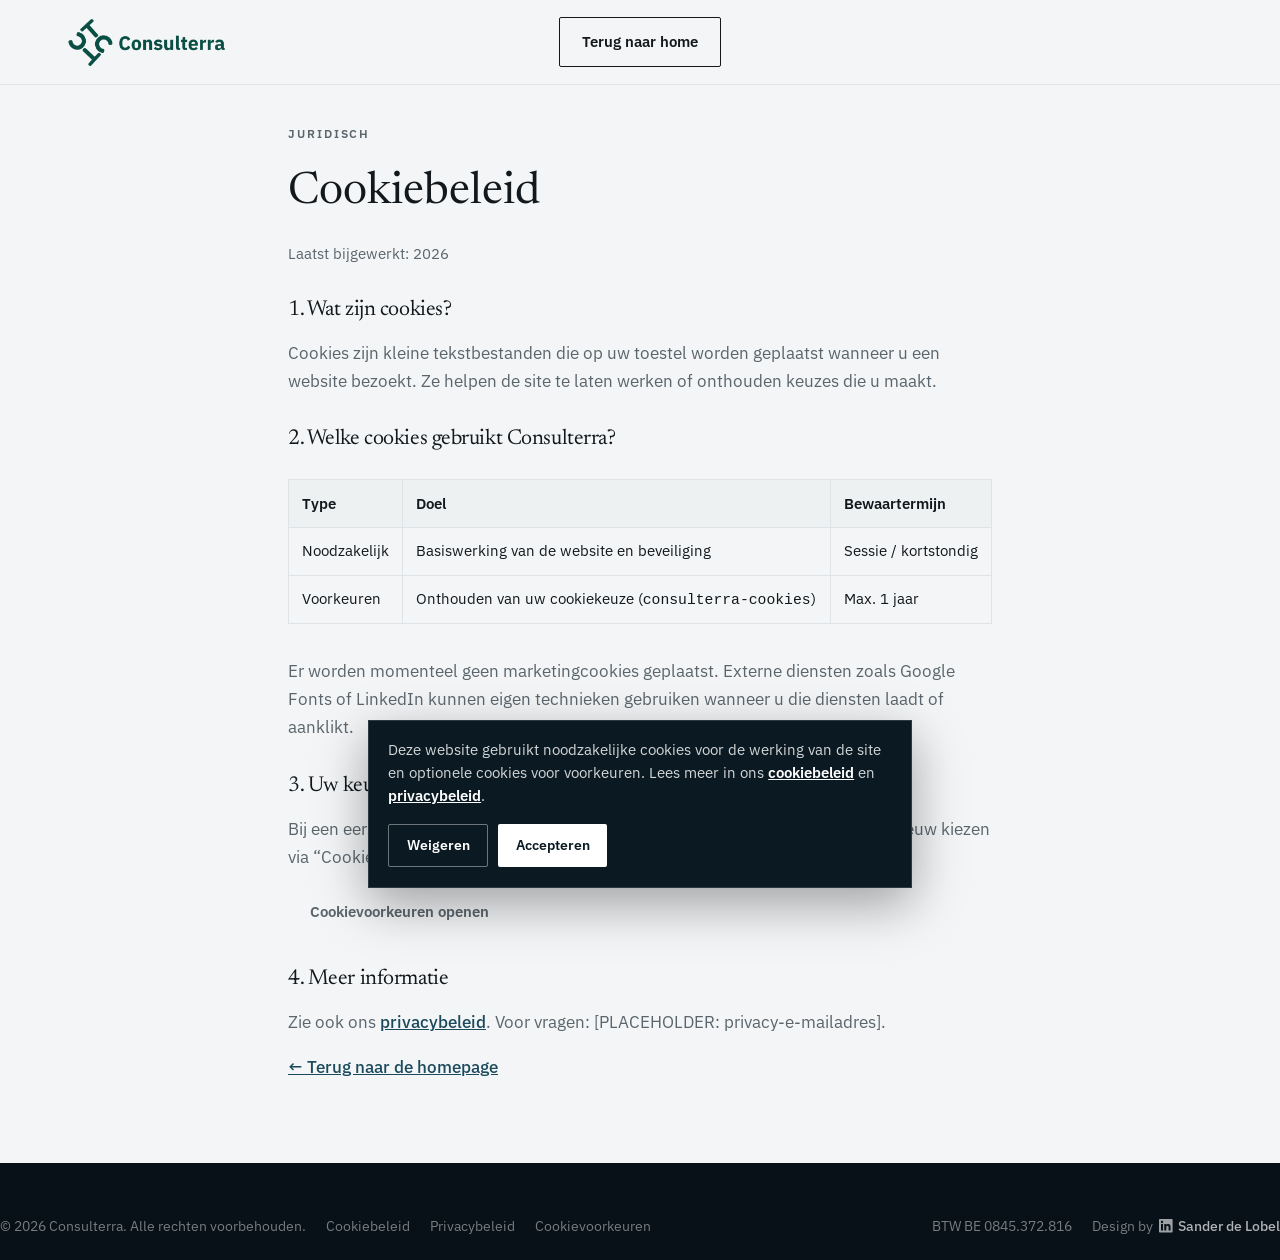
==== commit 19f43800: "Drop the BV from the Consulterra name across the site. Co-authored-by: Cursor <cursoragent@cursor.co" ====
--- a/cookie-policy.html
+++ b/cookie-policy.html
@@ -8,7 +8,7 @@
     />
     <meta
       name="description"
-      content="Cookiebeleid van Consulterra BV: welke cookies wij gebruiken en waarom."
+      content="Cookiebeleid van Consulterra: welke cookies wij gebruiken en waarom."
     />
     <meta name="robots" content="noindex" />
     <meta name="theme-color" content="#0B1A22" />
@@ -33,7 +33,7 @@
       href="https://fonts.googleapis.com/css2?family=IBM+Plex+Sans:wght@400;500;600;700&family=Newsreader:opsz,wght@6..72,400;6..72,500;6..72,600&display=swap"
       rel="stylesheet"
     />
-    <title>Cookiebeleid · Consulterra BV</title>
+    <title>Cookiebeleid · Consulterra</title>
     <link rel="stylesheet" href="css/styles.css" />
   </head>
   <body class="page-legal">
@@ -121,7 +121,7 @@
     <footer class="site-footer">
       <div class="container footer-bottom footer-legal-only">
         <div class="footer-legal">
-          <span>© <span data-year>2026</span> Consulterra BV. Alle rechten voorbehouden.</span>
+          <span>© <span data-year>2026</span> Consulterra. Alle rechten voorbehouden.</span>
           <a href="cookie-policy.html">Cookiebeleid</a>
           <a href="privacy-policy.html">Privacybeleid</a>
           <button type="button" class="footer-link-btn" data-cookie-settings>Cookievoorkeuren</button>
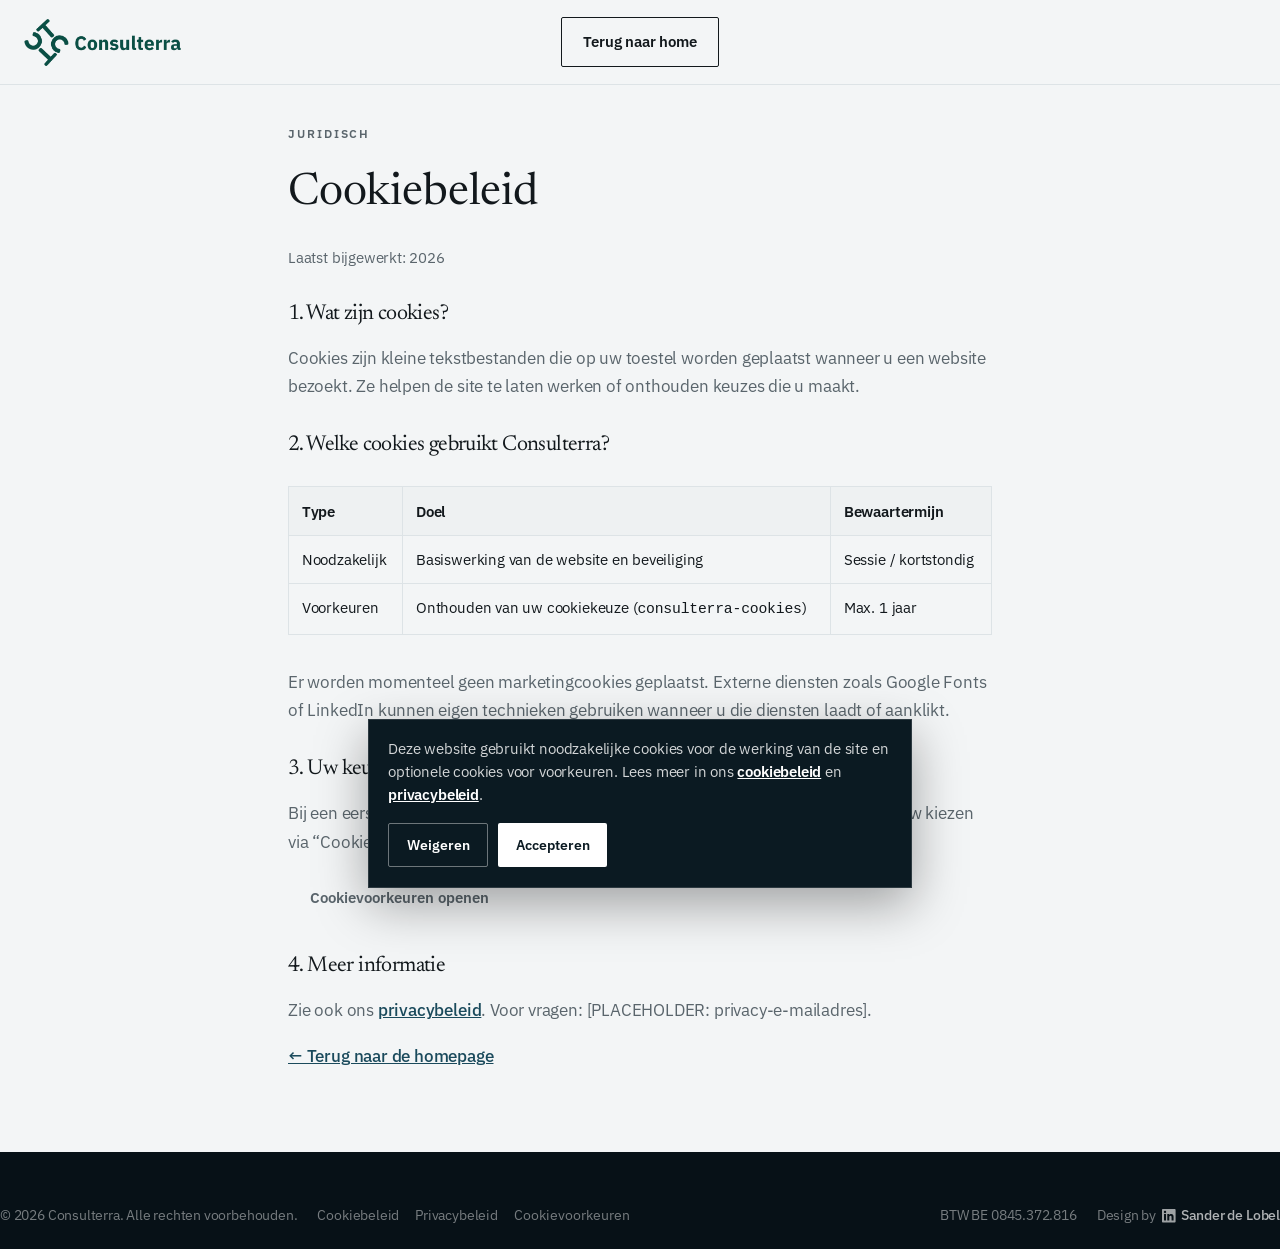
==== commit 2d64cc98: "Add quote band and refresh career, side role, and footer legal links. Moves the expertise lead into " ====
--- a/cookie-policy.html
+++ b/cookie-policy.html
@@ -122,9 +122,11 @@
       <div class="container footer-bottom footer-legal-only">
         <div class="footer-legal">
           <span>© <span data-year>2026</span> Consulterra. Alle rechten voorbehouden.</span>
-          <a href="cookie-policy.html">Cookiebeleid</a>
-          <a href="privacy-policy.html">Privacybeleid</a>
-          <button type="button" class="footer-link-btn" data-cookie-settings>Cookievoorkeuren</button>
+          <span class="footer-legal-links">
+            <a href="cookie-policy.html">Cookiebeleid</a>
+            <a href="privacy-policy.html">Privacybeleid</a>
+            <button type="button" class="footer-link-btn" data-cookie-settings>Cookievoorkeuren</button>
+          </span>
         </div>
         <div class="footer-meta">
           <span>BTW BE 0845.372.816</span>
--- a/css/styles.css
+++ b/css/styles.css
@@ -21,7 +21,8 @@
   --font-body: "IBM Plex Sans", system-ui, sans-serif;
 
   --header-h: 5.25rem;
-  --max: 72rem;
+  --gutter: 1.25rem;
+  --max: 81.25rem;
   --ease: cubic-bezier(0.22, 1, 0.36, 1);
 }
 
@@ -62,7 +63,8 @@
   margin: 0;
   font-family: var(--font-body);
   font-size: 1.0625rem;
-  line-height: 1.65;
+  line-height: 1.7;
+  letter-spacing: -0.011em;
   color: var(--ink);
   background: var(--bg);
   overflow-x: hidden;
@@ -139,7 +141,7 @@
 
 @media (min-width: 768px) {
   .container {
-    width: min(100% - 4rem, var(--max));
+    width: min(100% - (var(--gutter) * 2), var(--max));
   }
 }
 
@@ -192,7 +194,7 @@
 
 @media (min-width: 768px) {
   .header-inner {
-    width: min(100% - 4rem, var(--max));
+    width: min(100% - (var(--gutter) * 2), var(--max));
     gap: 1rem;
   }
 }
@@ -486,14 +488,14 @@
   .hero-title {
     font-size: clamp(3.15rem, 14vw, 4.15rem);
     letter-spacing: -0.04em;
-    line-height: 0.94;
+    line-height: 0.96;
   }
 
   .hero-lead {
-    margin-top: 1.15rem;
-    max-width: 22rem;
-    font-size: 1.175rem;
-    line-height: 1.48;
+    margin-top: 1.2rem;
+    max-width: 21rem;
+    font-size: 1.15rem;
+    line-height: 1.58;
   }
 
   .hero-actions {
@@ -509,8 +511,8 @@
 
 @media (min-width: 768px) {
   .hero-content {
-    width: min(100% - 4rem, var(--max));
-    margin-left: max(2rem, calc((100% - var(--max)) / 2));
+    width: min(100% - (var(--gutter) * 2), var(--max));
+    margin-left: max(var(--gutter), calc((100% - var(--max)) / 2));
     margin-right: auto;
     padding-bottom: 5.5rem;
     max-width: 44rem;
@@ -526,7 +528,7 @@
     display: block;
     position: absolute;
     z-index: 1;
-    right: max(2rem, calc((100% - var(--max)) / 2));
+    right: max(var(--gutter), calc((100% - var(--max)) / 2));
     bottom: 0;
     height: min(82vh, 45rem);
     width: auto;
@@ -544,7 +546,7 @@
     object-fit: contain;
     object-position: bottom right;
     margin-left: auto;
-    filter: drop-shadow(0 18px 40px rgba(11, 26, 34, 0.4));
+    filter: drop-shadow(0 14px 32px rgba(11, 26, 34, 0.34));
   }
 
   .hero-content {
@@ -588,10 +590,11 @@
   font-family: var(--font-display);
   font-weight: 400;
   font-size: clamp(2.6rem, 12vw, 6rem);
-  line-height: 0.95;
-  letter-spacing: -0.03em;
+  line-height: 0.96;
+  letter-spacing: -0.035em;
   max-width: 100%;
   overflow-wrap: anywhere;
+  text-wrap: balance;
   color: var(--white);
   text-shadow:
     0 2px 24px rgba(11, 26, 34, 0.55),
@@ -599,11 +602,12 @@
 }
 
 .hero-lead {
-  margin: 1.35rem 0 0;
-  max-width: 30rem;
-  font-size: clamp(1.08rem, 2.1vw, 1.28rem);
+  margin: 1.4rem 0 0;
+  max-width: 28rem;
+  font-size: clamp(1.08rem, 2.1vw, 1.25rem);
   font-weight: 500;
-  line-height: 1.55;
+  line-height: 1.62;
+  letter-spacing: -0.012em;
   color: color-mix(in srgb, var(--white) 94%, transparent);
   text-shadow: 0 1px 12px rgba(11, 26, 34, 0.5);
 }
@@ -837,21 +841,24 @@
   font-family: var(--font-display);
   font-weight: 400;
   font-size: clamp(2rem, 4.5vw, 3rem);
-  line-height: 1.12;
-  letter-spacing: -0.02em;
+  line-height: 1.16;
+  letter-spacing: -0.028em;
+  text-wrap: balance;
 }
 
 .lede,
 .section-lead {
-  margin: 1.25rem 0 0;
-  font-size: 1.125rem;
+  margin: 1.35rem 0 0;
+  font-size: 1.1rem;
+  line-height: 1.72;
+  letter-spacing: -0.01em;
   color: var(--muted);
-  max-width: 36rem;
+  max-width: 32rem;
 }
 
 .section-head {
-  max-width: 38rem;
-  margin-bottom: 2.75rem;
+  max-width: 34rem;
+  margin-bottom: 3rem;
 }
 
 .count-up {
@@ -883,6 +890,10 @@
 
 .section-about .eyebrow {
   color: color-mix(in srgb, var(--accent) 70%, var(--sand));
+}
+
+.section-about h2 {
+  max-width: 11.5em;
 }
 
 .about-layout {
@@ -1048,6 +1059,124 @@
   display: block;
 }
 
+/* Quote panel */
+
+.section.section-quote {
+  position: relative;
+  isolation: isolate;
+  overflow: hidden;
+  padding: 3.25rem 0 3.75rem;
+  background:
+    radial-gradient(85% 75% at 95% 0%, color-mix(in srgb, var(--sand) 55%, #f7efe6) 0%, transparent 58%),
+    radial-gradient(70% 65% at 5% 100%, #dfc9b0 0%, transparent 55%),
+    radial-gradient(55% 50% at 55% 45%, #f6eee5 0%, transparent 60%),
+    radial-gradient(70% 60% at 100% 85%, color-mix(in srgb, var(--accent) 22%, #d8e4e8) 0%, transparent 55%),
+    linear-gradient(180deg, color-mix(in srgb, var(--accent) 6%, #f7f5f2) 0%, #f3ebe2 42%, #e8dccf 100%);
+}
+
+@media (min-width: 768px) {
+  .section.section-quote {
+    padding: 4rem 0 4.5rem;
+  }
+}
+
+.quote-panel {
+  position: relative;
+  display: flex;
+  flex-direction: column;
+  justify-content: space-between;
+  gap: 2rem;
+  width: min(100%, 44rem);
+  margin: 0 auto;
+  padding: 0.35rem 0.1rem;
+  border: 0;
+  background: transparent;
+  color: var(--navy);
+}
+
+.quote-panel-mark {
+  position: absolute;
+  top: 0;
+  right: 0;
+  width: 2.75rem;
+  height: 2.75rem;
+  object-fit: contain;
+  opacity: 0.9;
+}
+
+.quote-panel-text {
+  margin: 0;
+  padding: 0 3rem 0 0;
+  border: 0;
+  font-family: var(--font-display);
+  font-size: clamp(1.45rem, 3.2vw, 2.15rem);
+  font-weight: 400;
+  font-style: normal;
+  line-height: 1.22;
+  letter-spacing: -0.028em;
+  color: var(--navy);
+  text-wrap: balance;
+}
+
+.quote-panel-person {
+  display: flex;
+  align-items: center;
+  gap: 0.75rem;
+  margin: 0;
+}
+
+.quote-panel-face {
+  width: 2.5rem;
+  height: 2.5rem;
+  border-radius: 50%;
+  object-fit: cover;
+  object-position: center 18%;
+  flex-shrink: 0;
+}
+
+.quote-panel-meta {
+  display: flex;
+  flex-direction: column;
+  gap: 0.1rem;
+  min-width: 0;
+}
+
+.quote-panel-name {
+  font-size: 0.95rem;
+  font-weight: 600;
+  letter-spacing: -0.01em;
+  color: var(--navy);
+}
+
+.quote-panel-role {
+  font-size: 0.88rem;
+  line-height: 1.35;
+  color: color-mix(in srgb, var(--navy) 58%, transparent);
+}
+
+@media (min-width: 768px) {
+  .quote-panel {
+    gap: 2.5rem;
+    padding: 0.5rem 0;
+  }
+
+  .quote-panel-mark {
+    top: 0;
+    right: 0;
+    width: 3.25rem;
+    height: 3.25rem;
+  }
+
+  .quote-panel-text {
+    padding-right: 4rem;
+  }
+
+  .quote-panel-face {
+    width: 2.75rem;
+    height: 2.75rem;
+  }
+}
+
 /* Expertise — felle teal */
 
 .section-expertise {
@@ -1067,6 +1196,73 @@
 
 .section-expertise .section-lead {
   color: color-mix(in srgb, var(--white) 78%, transparent);
+}
+
+.proof-callout {
+  display: flex;
+  flex-wrap: wrap;
+  align-items: center;
+  gap: 1rem 1.35rem;
+  margin: 2rem 0 2.75rem;
+}
+
+.proof-logos {
+  display: flex;
+  align-items: center;
+  flex-shrink: 0;
+}
+
+.proof-logo {
+  display: grid;
+  place-items: center;
+  width: 3.15rem;
+  height: 3.15rem;
+  margin-left: -0.7rem;
+  border-radius: 50%;
+  background: var(--white);
+  border: 2px solid color-mix(in srgb, var(--field-deep) 35%, var(--white));
+  box-shadow: 0 6px 16px rgba(0, 0, 0, 0.18);
+  overflow: hidden;
+}
+
+.proof-logo:first-child {
+  margin-left: 0;
+}
+
+.proof-logo img {
+  display: block;
+  width: 62%;
+  height: 62%;
+  object-fit: contain;
+}
+
+.proof-text {
+  margin: 0;
+  max-width: 22rem;
+  font-family: var(--font-display);
+  font-size: clamp(1.15rem, 2.8vw, 1.45rem);
+  font-weight: 400;
+  line-height: 1.35;
+  letter-spacing: -0.02em;
+  color: color-mix(in srgb, var(--white) 92%, transparent);
+  text-wrap: balance;
+}
+
+@media (min-width: 768px) {
+  .proof-callout {
+    margin: 2.35rem 0 3.25rem;
+    gap: 1.15rem 1.6rem;
+  }
+
+  .proof-logo {
+    width: 3.5rem;
+    height: 3.5rem;
+    margin-left: -0.8rem;
+  }
+
+  .proof-logo:first-child {
+    margin-left: 0;
+  }
 }
 
 .expertise-grid {
@@ -1133,6 +1329,8 @@
   margin: 0;
   color: color-mix(in srgb, var(--white) 72%, transparent);
   font-size: 0.98rem;
+  line-height: 1.7;
+  max-width: 28rem;
 }
 
 .section-expertise .media-ph-soil {
@@ -1194,6 +1392,53 @@
 .section-projects {
   background: var(--white);
   overflow-x: clip;
+}
+
+.projects-intro {
+  text-align: center;
+  margin: 0 auto 2.75rem;
+  max-width: 40rem;
+}
+
+.projects-intro .eyebrow {
+  margin-bottom: 1rem;
+}
+
+.projects-title {
+  display: flex;
+  flex-direction: column;
+  align-items: center;
+  gap: 0.35rem;
+  margin: 0;
+  font-size: clamp(1.85rem, 5.5vw, 3.15rem);
+  line-height: 1.12;
+  letter-spacing: -0.03em;
+  text-wrap: balance;
+}
+
+.projects-title-muted,
+.projects-title-strong {
+  display: block;
+  max-width: 18ch;
+}
+
+.projects-title-muted {
+  color: var(--faint);
+}
+
+.projects-title-strong {
+  color: var(--navy);
+  max-width: 22ch;
+}
+
+@media (min-width: 768px) {
+  .projects-intro {
+    margin-bottom: 3.5rem;
+  }
+
+  .projects-title {
+    gap: 0.45rem;
+  }
 }
 
 .projects-stack {
@@ -1301,11 +1546,13 @@
 .project-shot-title,
 .project-card-copy h2 {
   margin: 0;
-  max-width: 16em;
+  max-width: 12.5em;
   font-family: var(--font-display);
   font-size: clamp(1.7rem, 3vw, 2.35rem);
   font-weight: 400;
-  line-height: 1.08;
+  line-height: 1.1;
+  letter-spacing: -0.02em;
+  text-wrap: balance;
   color: var(--white);
 }
 
@@ -1325,9 +1572,9 @@
   margin: 0;
   padding: 0;
   border: 0;
-  background: rgba(11, 26, 34, 0.46);
+  background: rgba(11, 26, 34, 0.52);
   opacity: 0;
-  transition: opacity 0.55s var(--ease);
+  transition: opacity 0.62s var(--ease);
   cursor: pointer;
 }
 
@@ -1349,7 +1596,7 @@
 }
 
 .project-lightbox.is-open .project-card {
-  box-shadow: 0 28px 80px rgba(11, 26, 34, 0.34);
+  box-shadow: 0 32px 90px rgba(11, 26, 34, 0.38);
 }
 
 .project-card-hero {
@@ -1370,25 +1617,93 @@
   flex: 1 1 auto;
   min-height: 0;
   overflow: auto;
-  padding: 1.35rem 1.45rem 1.7rem;
+  padding: 1.45rem 1.55rem 1.85rem;
   opacity: 0;
-  transition: opacity 0.28s ease;
+  transform: translateY(0.7rem);
+  transition: opacity 0.42s var(--ease), transform 0.42s var(--ease);
 }
 
 .project-lightbox.is-open .project-card-body {
   opacity: 1;
-  transition-delay: 0.18s;
+  transform: none;
+  transition-delay: 0.2s;
 }
 
 .project-card-detail {
   margin: 0;
   color: var(--ink);
   font-size: 1.02rem;
-  line-height: 1.6;
+  line-height: 1.7;
+  letter-spacing: -0.01em;
+  max-width: 36rem;
 }
 
 .project-card-detail:empty {
   display: none;
+}
+
+.project-card-detail p {
+  margin: 0;
+}
+
+.project-card-detail p + p,
+.project-card-detail .project-specs {
+  margin-top: 0.95rem;
+}
+
+.project-detail-meta {
+  color: var(--muted);
+  font-size: 0.8rem;
+  font-weight: 600;
+  letter-spacing: 0.12em;
+  text-transform: uppercase;
+}
+
+.project-specs {
+  display: grid;
+  gap: 0.7rem 1.25rem;
+  margin: 0;
+  padding: 1rem 0 0;
+  border-top: 1px solid var(--line);
+}
+
+@media (min-width: 520px) {
+  .project-specs {
+    grid-template-columns: 1fr 1fr;
+  }
+}
+
+.project-specs > div {
+  min-width: 0;
+}
+
+.project-specs dt {
+  margin: 0;
+  font-size: 0.7rem;
+  font-weight: 600;
+  letter-spacing: 0.1em;
+  text-transform: uppercase;
+  color: var(--sand);
+}
+
+.project-specs dd {
+  margin: 0.15rem 0 0;
+  font-size: 0.95rem;
+  line-height: 1.45;
+  overflow-wrap: anywhere;
+}
+
+.project-card-detail a {
+  color: var(--accent);
+  font-weight: 600;
+  text-decoration: underline;
+  text-underline-offset: 0.18em;
+  text-decoration-color: color-mix(in srgb, var(--accent) 35%, transparent);
+}
+
+.project-card-detail a:hover,
+.project-card-detail a:focus-visible {
+  text-decoration-color: currentColor;
 }
 
 .project-card-close {
@@ -1408,12 +1723,14 @@
   color: var(--navy);
   cursor: pointer;
   opacity: 0;
-  transition: opacity 0.2s ease, background 0.2s ease;
+  transform: scale(0.92);
+  transition: opacity 0.35s var(--ease), transform 0.35s var(--ease), background 0.2s ease;
 }
 
 .project-lightbox.is-open .project-card-close {
   opacity: 1;
-  transition-delay: 0.2s;
+  transform: none;
+  transition-delay: 0.24s;
 }
 
 .project-card-close:hover,
@@ -1437,11 +1754,58 @@
   background: var(--bg);
 }
 
+.career-intro {
+  margin: 0 0 2.75rem;
+  max-width: 40rem;
+}
+
+.career-intro .eyebrow {
+  margin-bottom: 1rem;
+}
+
+.career-title {
+  display: flex;
+  flex-direction: column;
+  align-items: flex-start;
+  gap: 0.35rem;
+  margin: 0;
+  font-size: clamp(1.85rem, 5.5vw, 3.15rem);
+  line-height: 1.12;
+  letter-spacing: -0.03em;
+  text-wrap: balance;
+}
+
+.career-title-muted,
+.career-title-strong {
+  display: block;
+  max-width: 18ch;
+}
+
+.career-title-muted {
+  color: var(--faint);
+}
+
+.career-title-strong {
+  color: var(--navy);
+  max-width: 22ch;
+}
+
+@media (min-width: 768px) {
+  .career-intro {
+    margin-bottom: 3.5rem;
+  }
+
+  .career-title {
+    gap: 0.45rem;
+  }
+}
+
 .career-list {
   list-style: none;
   margin: 0;
   padding: 0;
-  border-top: 1px solid var(--line);
+  display: grid;
+  gap: 0.65rem;
 }
 
 .career-row {
@@ -1450,17 +1814,19 @@
   grid-template-areas:
     'time logo'
     'copy logo';
-  gap: 0.3rem 1rem;
+  gap: 0.35rem 1.25rem;
   align-items: center;
-  padding: 1.15rem 0;
-  border-bottom: 1px solid var(--line);
+  padding: 1.35rem 1.25rem;
+  background: var(--white);
+  border: 0;
 }
 
 .career-row time {
   grid-area: time;
   font-size: 0.82rem;
-  font-weight: 600;
-  color: var(--accent);
+  font-weight: 500;
+  letter-spacing: -0.01em;
+  color: var(--faint);
 }
 
 .career-copy {
@@ -1471,23 +1837,29 @@
 .career-copy h3 {
   margin: 0;
   font-family: var(--font-display);
-  font-size: clamp(1.2rem, 2.4vw, 1.5rem);
+  font-size: clamp(1.3rem, 2.8vw, 1.7rem);
   font-weight: 400;
-  line-height: 1.2;
+  line-height: 1.18;
+  letter-spacing: -0.022em;
+  color: var(--navy);
+  text-wrap: balance;
   overflow-wrap: anywhere;
 }
 
 .career-copy .org {
-  margin: 0.15rem 0 0;
-  font-weight: 600;
+  margin: 0.3rem 0 0;
+  font-weight: 500;
   font-size: 0.98rem;
+  letter-spacing: -0.01em;
+  color: var(--faint);
 }
 
 .career-note {
-  margin: 0.35rem 0 0;
+  margin: 0.55rem 0 0;
   color: var(--muted);
   font-size: 0.95rem;
-  max-width: 38rem;
+  line-height: 1.65;
+  max-width: 34rem;
 }
 
 .career-logo-box {
@@ -1498,8 +1870,10 @@
   display: flex;
   align-items: center;
   justify-content: center;
-  width: 3.5rem;
-  height: 3.5rem;
+  box-sizing: border-box;
+  width: 3.75rem;
+  height: 3.75rem;
+  padding: 0;
 }
 
 .career-logo {
@@ -1510,34 +1884,12 @@
   object-position: center;
 }
 
-.career-mark {
-  font-family: var(--font-display);
-  font-size: 1.35rem;
-  line-height: 1;
-  color: var(--accent);
-}
-
-.career-aside {
-  margin-top: 2.25rem;
-}
-
-.career-aside .eyebrow {
-  margin-bottom: 0.85rem;
-}
-
-.career-row--aside {
-  grid-template-areas:
-    'copy logo';
-  border-top: 1px solid var(--line);
-  align-items: center;
-}
-
 @media (min-width: 800px) {
   .career-row {
-    grid-template-columns: 13.5rem minmax(0, 1fr) 4.5rem;
+    grid-template-columns: 12rem minmax(0, 1fr) 4.75rem;
     grid-template-areas: 'time copy logo';
-    gap: 1.5rem;
-    padding: 1.4rem 0;
+    gap: 1.75rem 2rem;
+    padding: 1.75rem 2rem;
   }
 
   .career-row time {
@@ -1545,13 +1897,76 @@
   }
 
   .career-logo-box {
-    width: 4.5rem;
-    height: 4.5rem;
-  }
-
-  .career-row--aside {
+    width: 4.75rem;
+    height: 4.75rem;
+  }
+}
+
+.side-role {
+  margin-top: 2.5rem;
+}
+
+.side-role-inner {
+  display: grid;
+  gap: 1.75rem;
+  align-items: center;
+  padding: 2rem 1.4rem;
+  background: var(--white);
+}
+
+.side-role-label {
+  margin: 0 0 0.85rem;
+  font-size: 0.72rem;
+  font-weight: 600;
+  letter-spacing: 0.16em;
+  text-transform: uppercase;
+  color: var(--accent);
+}
+
+.side-role-copy h3 {
+  margin: 0;
+  font-family: var(--font-display);
+  font-size: clamp(1.45rem, 3.4vw, 2.05rem);
+  font-weight: 400;
+  line-height: 1.14;
+  letter-spacing: -0.028em;
+  color: var(--navy);
+  text-wrap: balance;
+  max-width: 16ch;
+}
+
+.side-role-org {
+  margin: 0.7rem 0 0;
+  font-size: 1.05rem;
+  font-weight: 500;
+  letter-spacing: -0.01em;
+  color: var(--faint);
+}
+
+.side-role-logo {
+  display: block;
+  width: min(10.5rem, 58%);
+  height: auto;
+}
+
+@media (min-width: 800px) {
+  .side-role {
+    margin-top: 3rem;
+  }
+
+  .side-role-inner {
     grid-template-columns: minmax(0, 1fr) auto;
-    grid-template-areas: 'copy logo';
+    gap: 3rem;
+    padding: 2.6rem 2.75rem;
+  }
+
+  .side-role-copy h3 {
+    max-width: 18ch;
+  }
+
+  .side-role-logo {
+    width: 12rem;
+    justify-self: end;
   }
 }
 
@@ -1590,13 +2005,13 @@
 
 .edu-mark {
   display: block;
-  width: min(12.5rem, 72%);
+  width: min(10.5rem, 62%);
   height: auto;
 }
 
 @media (min-width: 800px) {
   .edu-layout {
-    grid-template-columns: minmax(0, 1fr) 16.5rem;
+    grid-template-columns: minmax(0, 1fr) 13.5rem;
     gap: 3.5rem;
     align-items: center;
     padding-top: 2.25rem;
@@ -1615,24 +2030,128 @@
   }
 
   .edu-mark {
-    width: 16.5rem;
+    width: 13.5rem;
     justify-self: end;
   }
 }
 
-/* Contact — felle CTA-sectie */
-
-.section-contact {
-  background:
-    radial-gradient(90% 70% at 85% 20%, color-mix(in srgb, var(--field-glow) 42%, transparent), transparent 50%),
-    linear-gradient(145deg, var(--field) 0%, var(--field-deep) 48%, #083830 100%);
+/* Contact — full-bleed mesh in merkkleuren */
+
+.section.section-contact {
+  position: relative;
+  overflow: hidden;
+  isolation: isolate;
   color: var(--white);
-  padding: 5.5rem 0 6rem;
-}
-
-@media (min-width: 768px) {
-  .section-contact {
-    padding: 7.5rem 0 8rem;
+  padding: 4.5rem 0 4rem;
+  background: #0c3f38;
+}
+
+.contact-mesh {
+  position: absolute;
+  inset: -12%;
+  z-index: 0;
+  pointer-events: none;
+  overflow: hidden;
+}
+
+.contact-mesh-blob {
+  position: absolute;
+  border-radius: 50%;
+  filter: blur(90px);
+  transform: translateZ(0);
+}
+
+.contact-mesh-blob--teal {
+  width: min(58rem, 85vw);
+  height: min(58rem, 85vw);
+  top: -28%;
+  left: -22%;
+  background: #2ec4a0;
+  opacity: 0.72;
+}
+
+.contact-mesh-blob--accent {
+  width: min(48rem, 72vw);
+  height: min(48rem, 72vw);
+  top: -18%;
+  right: -20%;
+  background: #1f6f82;
+  opacity: 0.7;
+}
+
+.contact-mesh-blob--sand {
+  width: min(52rem, 78vw);
+  height: min(52rem, 78vw);
+  bottom: -30%;
+  right: -18%;
+  background: #c4a882;
+  opacity: 0.55;
+}
+
+.contact-mesh-blob--deep {
+  width: min(50rem, 75vw);
+  height: min(50rem, 75vw);
+  bottom: -28%;
+  left: -20%;
+  background: #0b1a22;
+  opacity: 0.65;
+}
+
+.contact-mesh-blob--glow {
+  width: min(36rem, 55vw);
+  height: min(36rem, 55vw);
+  top: 28%;
+  left: 32%;
+  background: #1a8f7a;
+  opacity: 0.45;
+}
+
+.section.section-contact::after {
+  content: '';
+  position: absolute;
+  inset: 0;
+  z-index: 0;
+  pointer-events: none;
+  opacity: 0.18;
+  mix-blend-mode: soft-light;
+  background-image: url("data:image/svg+xml,%3Csvg viewBox='0 0 200 200' xmlns='http://www.w3.org/2000/svg'%3E%3Cfilter id='n'%3E%3CfeTurbulence type='fractalNoise' baseFrequency='0.85' numOctaves='4' stitchTiles='stitch'/%3E%3C/filter%3E%3Crect width='100%25' height='100%25' filter='url(%23n)'/%3E%3C/svg%3E");
+  background-size: 180px 180px;
+}
+
+@media (min-width: 900px) {
+  .section.section-contact {
+    padding: 7rem 0 0;
+  }
+
+  .contact-mesh-blob {
+    filter: blur(110px);
+  }
+}
+
+@media (prefers-reduced-motion: reduce) {
+  .contact-mesh-blob {
+    filter: blur(70px);
+  }
+}
+
+.section-contact .container {
+  position: relative;
+  z-index: 1;
+}
+
+.contact-cta {
+  position: relative;
+  display: grid;
+  align-items: start;
+  min-height: 0;
+  padding-bottom: 0;
+}
+
+@media (min-width: 900px) {
+  .contact-cta {
+    grid-template-columns: minmax(0, 1fr) minmax(0, 1fr);
+    column-gap: 2rem;
+    min-height: 32rem;
   }
 }
 
@@ -1640,93 +2159,42 @@
   color: color-mix(in srgb, #b6f0e0 88%, transparent);
 }
 
-.contact-main {
+.contact-cta-copy {
+  position: relative;
+  z-index: 1;
   display: grid;
-  gap: 2.5rem;
-  min-width: 0;
-  max-width: 40rem;
+  gap: 0;
+  max-width: 28rem;
+  padding-bottom: 0;
 }
 
 .section-contact h2 {
   color: var(--white);
-  font-size: clamp(1.85rem, 7vw, 3.2rem);
+  font-size: clamp(2.15rem, 8.5vw, 3.55rem);
+  line-height: 1.08;
+  letter-spacing: -0.03em;
   overflow-wrap: anywhere;
-}
-
-.contact-lead {
-  margin: 1.25rem 0 0;
+  text-wrap: balance;
+  max-width: 14ch;
+  margin: 0.35rem 0 0;
+}
+
+.contact-cta-sub {
+  margin: 1.15rem 0 0;
   color: color-mix(in srgb, var(--white) 78%, transparent);
-  max-width: 34rem;
-  font-size: 1.125rem;
-  line-height: 1.7;
-}
-
-.contact-details {
-  margin: 0;
-  padding: 0;
-  display: grid;
-  gap: 1.65rem;
-  border: 0;
-}
-
-.contact-row {
-  display: grid;
-  grid-template-columns: 1fr;
-  gap: 0.35rem;
-  padding: 0;
-  border: 0;
-  align-items: start;
-}
-
-@media (min-width: 400px) {
-  .contact-row {
-    grid-template-columns: 7.5rem 1fr;
-    gap: 1rem;
-  }
-}
-
-@media (min-width: 500px) {
-  .contact-row {
-    grid-template-columns: 9rem 1fr;
-    gap: 1.75rem;
-  }
-}
-
-.contact-row dt {
-  margin: 0;
-  font-size: 0.72rem;
-  font-weight: 600;
-  letter-spacing: 0.12em;
-  text-transform: uppercase;
-  color: color-mix(in srgb, #b6f0e0 75%, transparent);
-  padding-top: 0.2rem;
-}
-
-.contact-row dd {
-  margin: 0;
-  color: color-mix(in srgb, var(--white) 92%, transparent);
+  font-size: 1.05rem;
   line-height: 1.65;
-  font-size: 1.02rem;
-}
-
-.contact-mail {
-  color: inherit;
-  text-decoration: underline;
-  text-underline-offset: 0.18em;
-  text-decoration-color: color-mix(in srgb, var(--white) 35%, transparent);
-  overflow-wrap: anywhere;
-}
-
-.contact-mail:hover {
-  color: #d4fff3;
-  text-decoration-color: currentColor;
+  letter-spacing: -0.01em;
+  max-width: 22rem;
 }
 
 .contact-actions {
   display: flex;
+  flex-direction: column;
   flex-wrap: wrap;
-  align-items: center;
-  gap: 0.75rem 1rem;
+  align-items: stretch;
+  gap: 0.65rem;
+  margin-top: 1.7rem;
 }
 
 .btn-contact-primary,
@@ -1735,14 +2203,79 @@
   align-items: center;
   justify-content: center;
   gap: 0.5rem;
-  min-height: 2.9rem;
-  padding: 0.7rem 1.35rem;
+  min-height: 3.05rem;
+  padding: 0.75rem 1.35rem;
   border-radius: 2px;
-  font-size: 0.95rem;
+  font-size: 0.98rem;
   font-weight: 600;
   text-decoration: none;
   transition: background 0.25s var(--ease), color 0.25s var(--ease),
     border-color 0.25s var(--ease), transform 0.25s var(--ease);
+}
+
+@media (max-width: 899px) {
+  .section.section-contact {
+    padding: 3.5rem 0 3.75rem;
+  }
+
+  .contact-cta-copy {
+    max-width: none;
+  }
+
+  .section-contact h2 {
+    max-width: 12ch;
+    font-size: clamp(2.35rem, 11vw, 3.1rem);
+  }
+
+  .contact-cta-sub {
+    margin-top: 1rem;
+    max-width: 26rem;
+    font-size: 1.02rem;
+    line-height: 1.6;
+  }
+
+  .contact-actions {
+    margin-top: 1.85rem;
+  }
+
+  .contact-actions .btn-contact-primary,
+  .contact-actions .btn-contact-ghost {
+    width: 100%;
+  }
+
+  .contact-cta-meta {
+    flex-direction: column;
+    align-items: flex-start;
+    gap: 0.55rem;
+    margin-top: 2rem;
+    padding-top: 1.35rem;
+    border-top: 1px solid color-mix(in srgb, var(--white) 15%, transparent);
+  }
+
+  .contact-cta-sep {
+    display: none;
+  }
+}
+
+@media (min-width: 900px) {
+  .section-contact h2 {
+    max-width: 11ch;
+  }
+
+  .contact-actions {
+    flex-direction: row;
+    align-items: center;
+    gap: 0.75rem 1rem;
+    margin-top: 1.85rem;
+  }
+
+  .btn-contact-primary,
+  .btn-contact-ghost {
+    min-height: 2.9rem;
+    padding: 0.7rem 1.35rem;
+    font-size: 0.95rem;
+    width: auto;
+  }
 }
 
 .btn-whatsapp .icon-whatsapp {
@@ -1775,8 +2308,80 @@
   transform: translateY(-1px);
 }
 
+.contact-cta-meta {
+  display: flex;
+  flex-wrap: wrap;
+  align-items: center;
+  gap: 0.45rem 0.65rem;
+  margin: 1.75rem 0 0;
+  color: color-mix(in srgb, var(--white) 62%, transparent);
+  font-size: 0.92rem;
+  line-height: 1.4;
+}
+
+.contact-cta-sep {
+  opacity: 0.55;
+}
+
+.section-contact .link-linkedin {
+  color: color-mix(in srgb, var(--white) 88%, transparent);
+  font-size: inherit;
+}
+
 .section-contact .link-linkedin:hover {
   color: #d4fff3;
+}
+
+.contact-phone {
+  display: none;
+}
+
+@media (min-width: 900px) {
+  .contact-phone {
+    position: absolute;
+    left: auto;
+    right: 8%;
+    bottom: 0;
+    z-index: 1;
+    display: block;
+    width: min(24rem, 38vw);
+    margin: 0;
+    transform: translateY(44%);
+    transition: transform 0.55s var(--ease);
+    line-height: 0;
+    pointer-events: auto;
+  }
+
+  .contact-phone img {
+    display: block;
+    width: 100%;
+    height: auto;
+    filter: drop-shadow(0 22px 40px rgba(0, 0, 0, 0.4));
+    pointer-events: none;
+  }
+
+  .contact-phone:hover,
+  .contact-phone:focus-visible {
+    transform: translateY(38%);
+  }
+
+  .contact-phone:focus-visible {
+    outline: 2px solid color-mix(in srgb, #b6f0e0 80%, transparent);
+    outline-offset: 6px;
+  }
+}
+
+@media (min-width: 1200px) {
+  .contact-phone {
+    right: 12%;
+    width: min(26.5rem, 34vw);
+  }
+}
+
+@media (prefers-reduced-motion: reduce) {
+  .contact-phone {
+    transition: none;
+  }
 }
 
 /* LinkedIn — clean text link */
@@ -1933,6 +2538,14 @@
   color: inherit;
 }
 
+.footer-legal-links {
+  display: inline-flex;
+  flex-wrap: nowrap;
+  align-items: center;
+  gap: 0.55rem 1rem;
+  white-space: nowrap;
+}
+
 .footer-legal a,
 .footer-legal .footer-link-btn {
   color: inherit;
@@ -2020,6 +2633,17 @@
   .footer-bottom {
     flex-direction: column;
     align-items: flex-start;
+  }
+
+  .footer-legal {
+    flex-direction: column;
+    align-items: flex-start;
+    gap: 0.65rem;
+  }
+
+  .footer-legal-links {
+    gap: 0.5rem 0.85rem;
+    font-size: 0.8rem;
   }
 }
 
@@ -2278,10 +2902,6 @@
     padding: 3.25rem 0;
   }
 
-  .section-contact {
-    padding: 3.5rem 0 4rem;
-  }
-
   .cookie-actions {
     flex-direction: column;
   }
